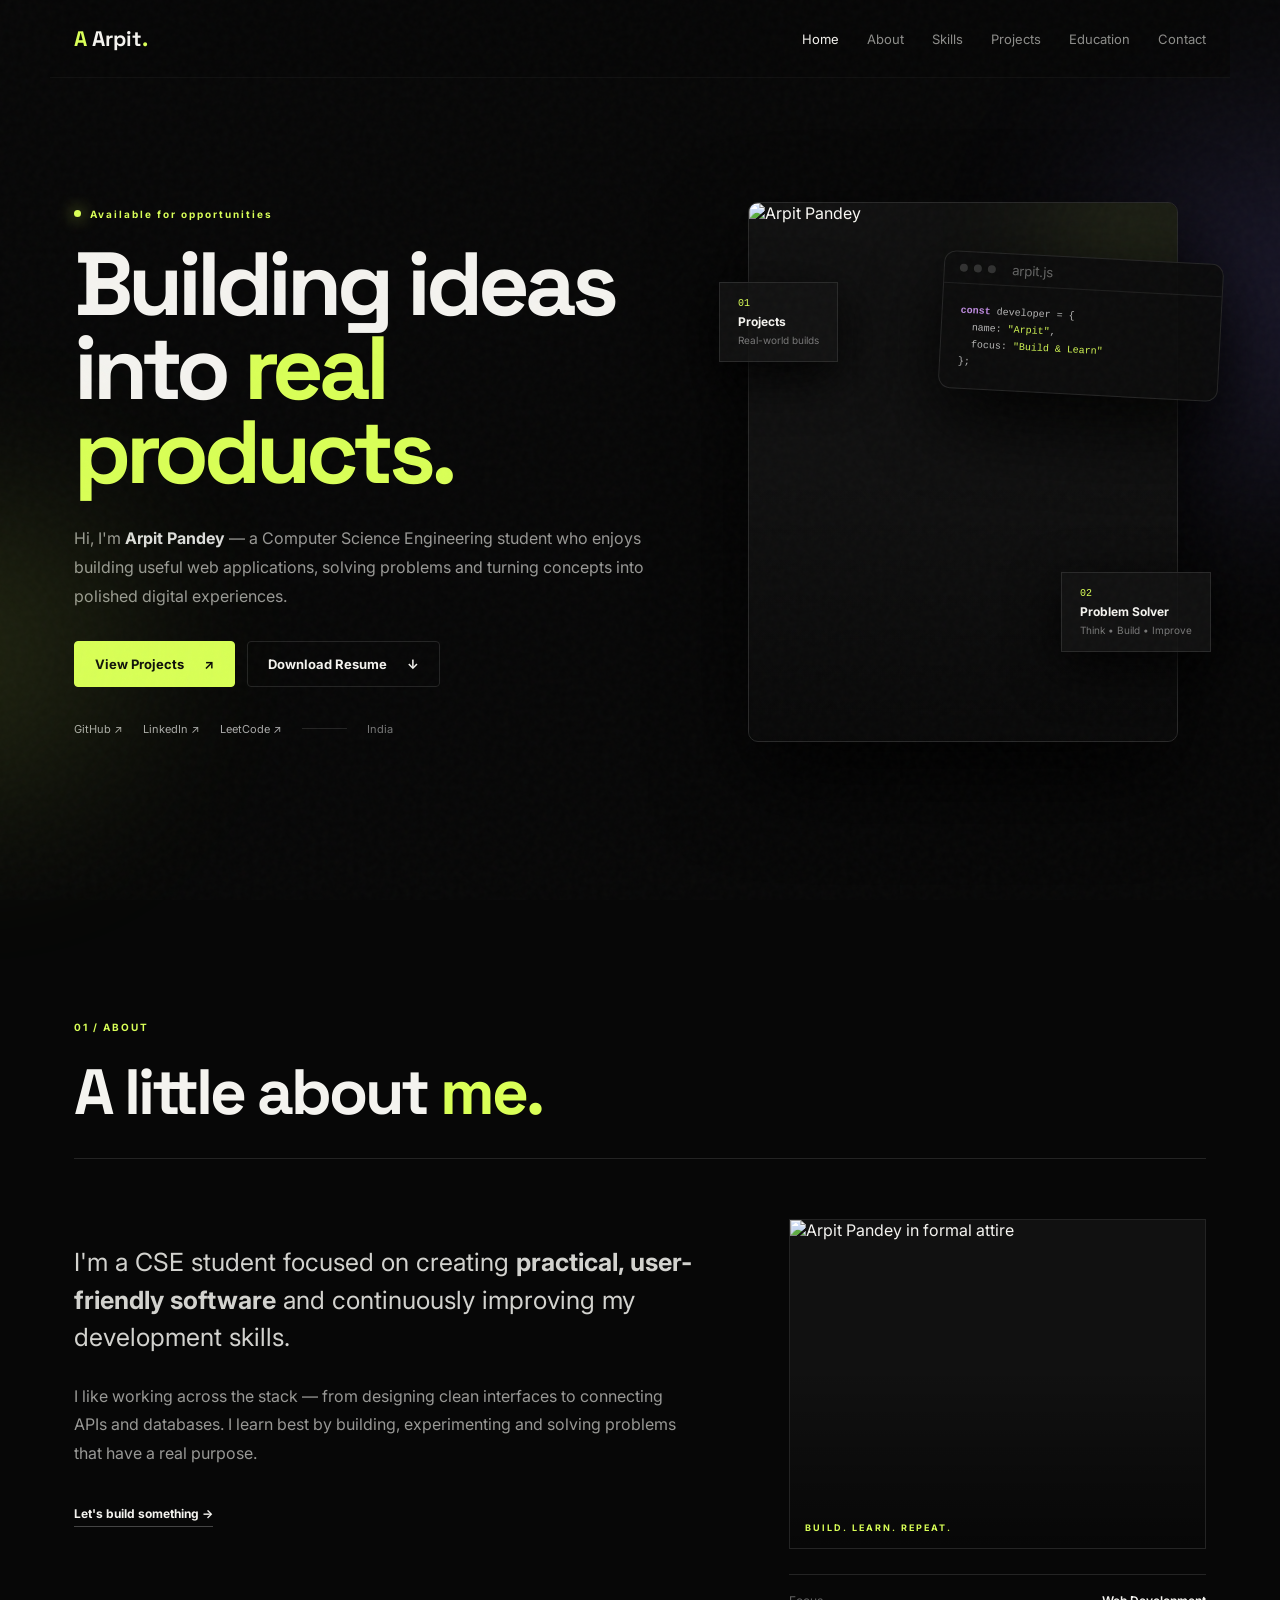
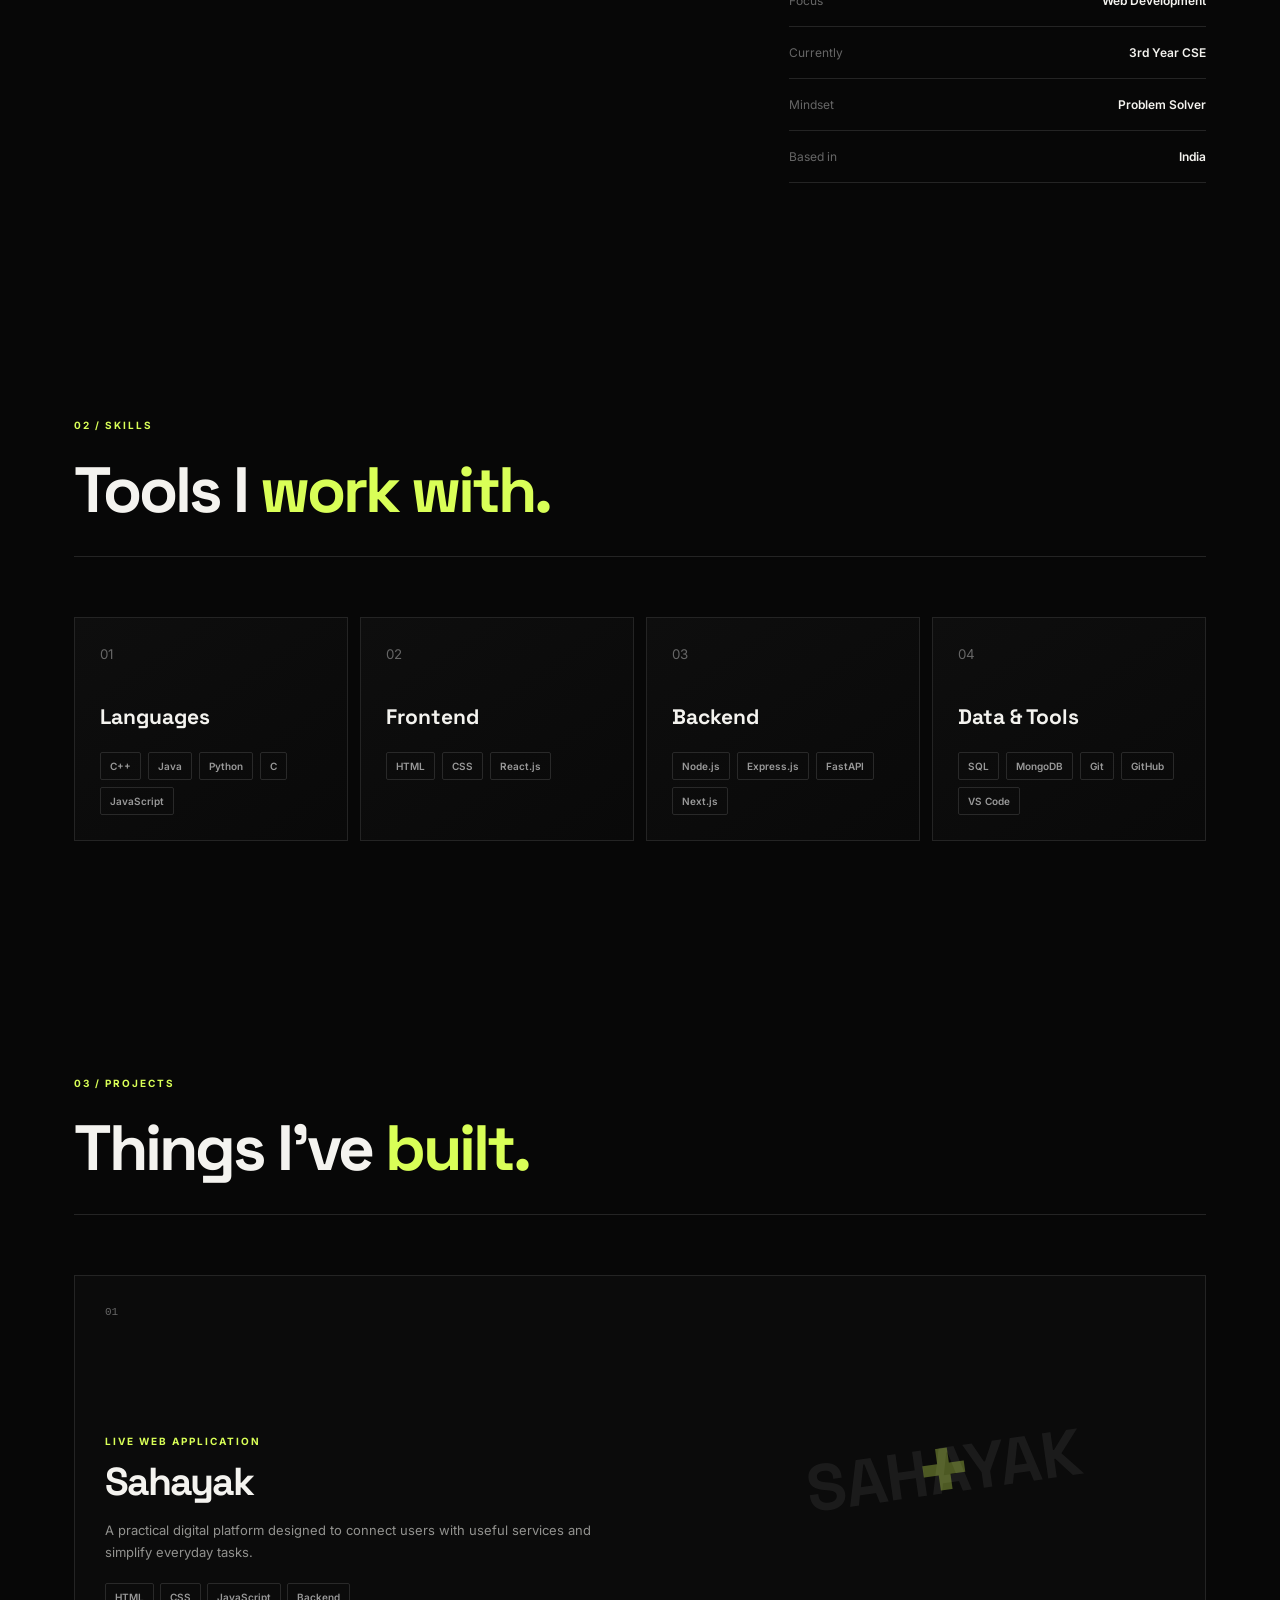
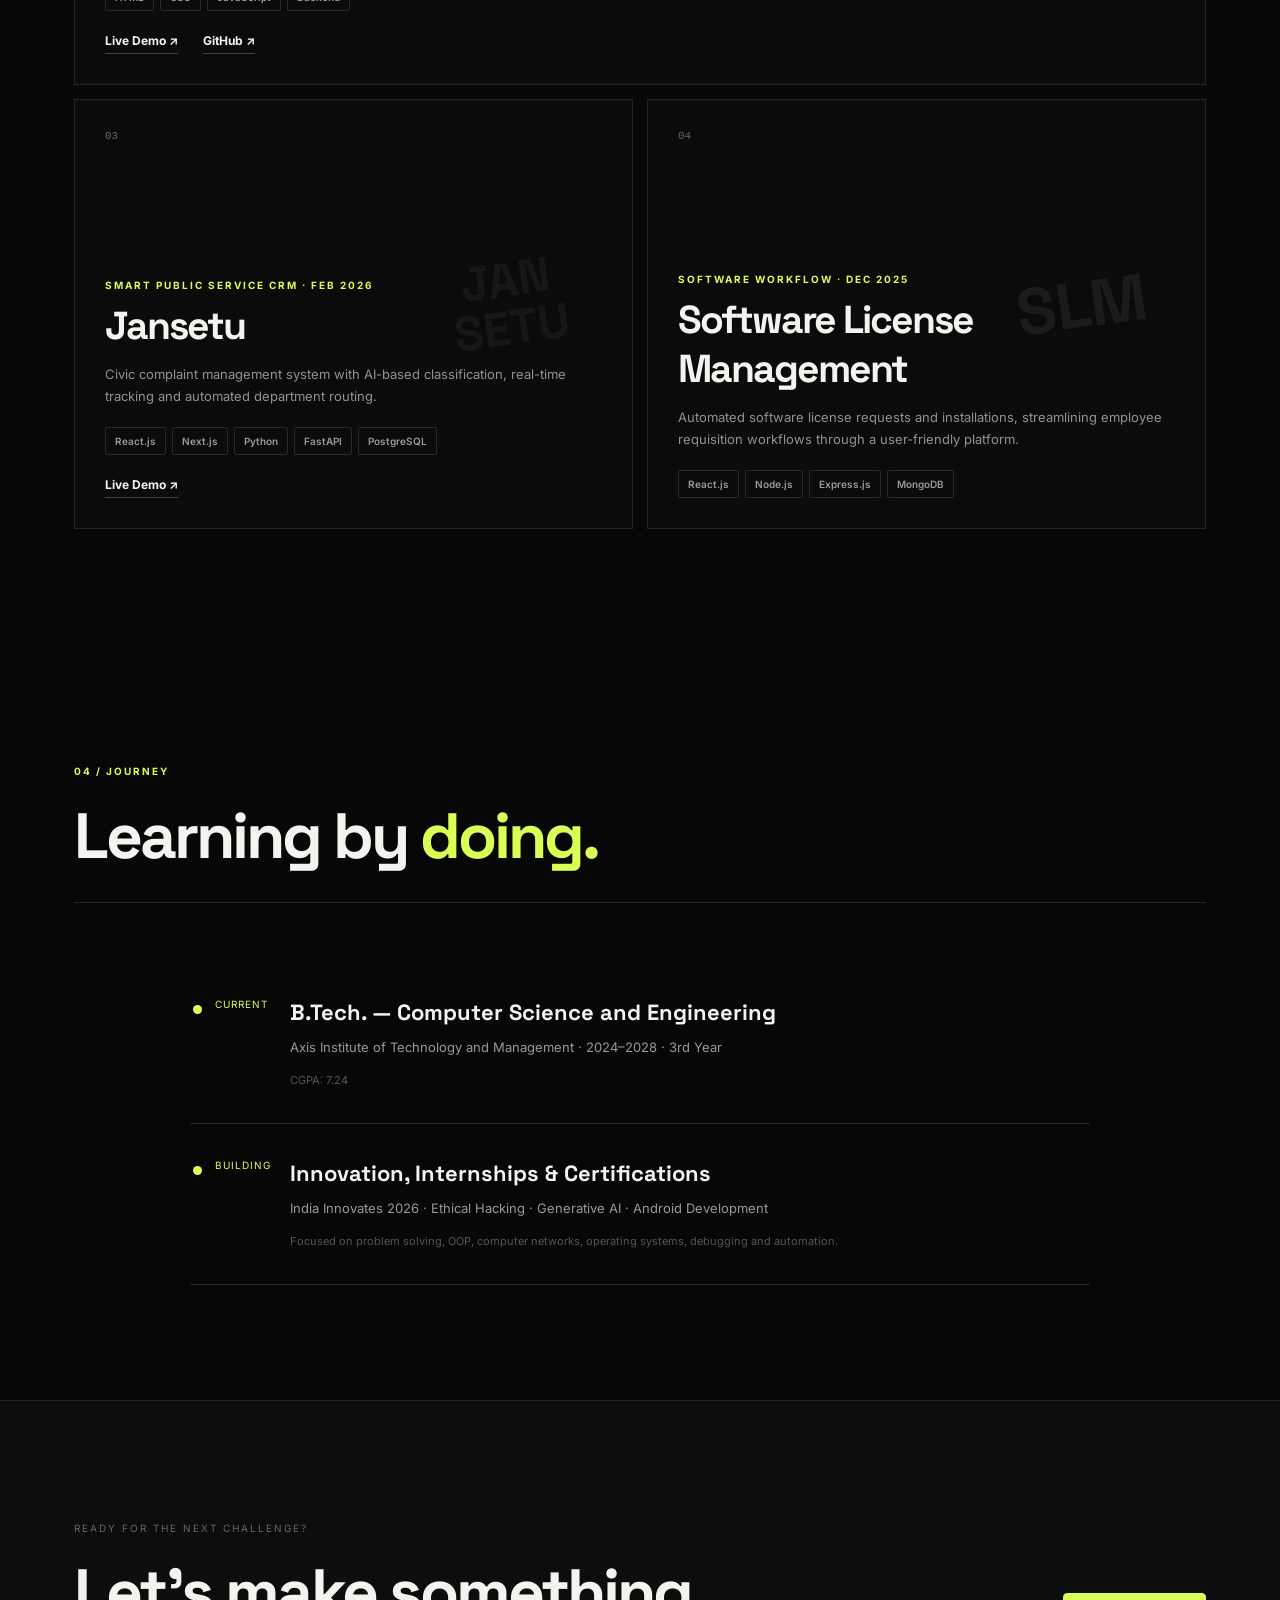
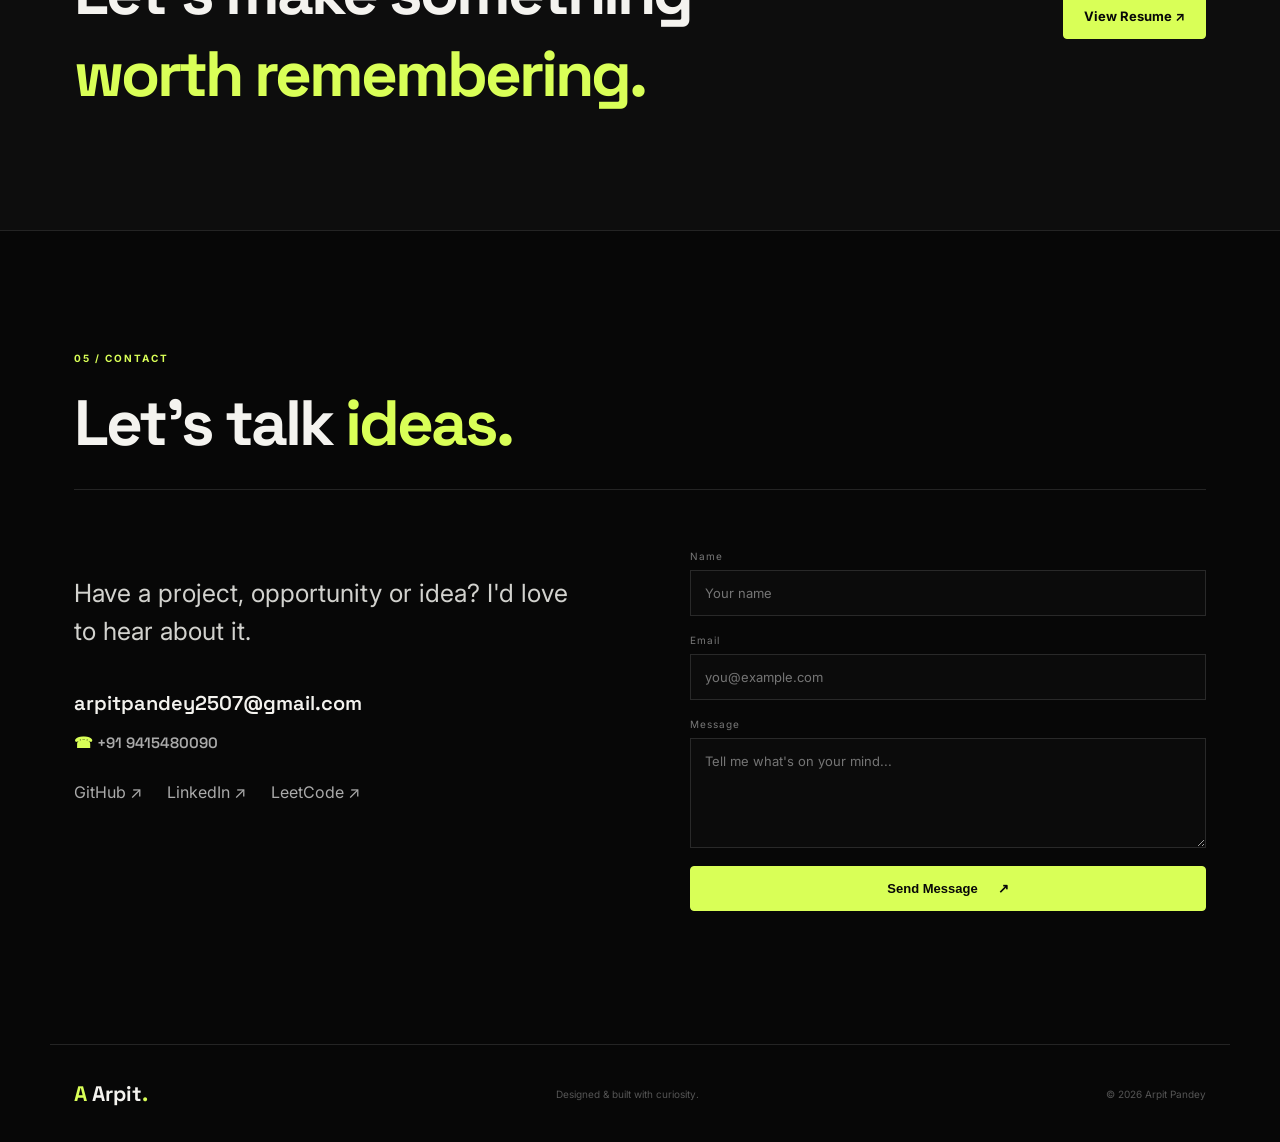
==== index.html @ d33e597f "Add files via upload" ====
<!DOCTYPE html>
<html lang="en">
<head>
  <meta charset="UTF-8" />
  <meta name="viewport" content="width=device-width, initial-scale=1.0" />
  <meta name="description" content="Arpit Pandey — Computer Science Engineering student and aspiring Full Stack Developer." />
  <title>Arpit Pandey | Developer Portfolio</title>
  <link rel="icon" href="assets/favicon.svg" type="image/svg+xml" />
  <link rel="preconnect" href="https://fonts.googleapis.com">
  <link rel="preconnect" href="https://fonts.gstatic.com" crossorigin>
  <link href="https://fonts.googleapis.com/css2?family=Inter:wght@400;500;600;700;800&family=Space+Grotesk:wght@500;600;700&display=swap" rel="stylesheet">
  <link rel="stylesheet" href="style.css" />
</head>
<body>
  <div class="noise"></div>
  <div class="orb orb-1"></div>
  <div class="orb orb-2"></div>

  <header class="navbar">
    <a class="brand" href="#home"><span>A</span> Arpit<span>.</span></a>
    <button class="menu-btn" aria-label="Open menu"><span></span><span></span><span></span></button>
    <nav class="nav-links">
      <a class="active" href="#home">Home</a>
      <a href="#about">About</a>
      <a href="#skills">Skills</a>
      <a href="#projects">Projects</a>
      <a href="#education">Education</a>
      <a href="#contact">Contact</a>
    </nav>
  </header>

  <main>
    <section id="home" class="hero section">
      <div class="hero-copy reveal">
        <div class="eyebrow"><i></i> Available for opportunities</div>
        <h1>Building ideas into <em>real products.</em></h1>
        <p class="hero-text">Hi, I'm <strong>Arpit Pandey</strong> — a Computer Science Engineering student who enjoys building useful web applications, solving problems and turning concepts into polished digital experiences.</p>
        <div class="hero-actions">
          <a class="btn primary" href="#projects">View Projects <span>↗</span></a>
          <a class="btn ghost" href="assets/Arpit_Pandey_Resume.pdf" target="_blank">Download Resume <span>↓</span></a>
        </div>
        <div class="social-row">
          <a href="https://github.com/arpitpandey2507-cmyk" target="_blank" rel="noreferrer">GitHub ↗</a>
          <a href="https://www.linkedin.com/in/arpit-pandey-056ba332a/" target="_blank" rel="noreferrer">LinkedIn ↗</a>
          <a href="https://leetcode.com/u/arpit1218/" target="_blank" rel="noreferrer">LeetCode ↗</a>
          <span class="line"></span><span>India</span>
        </div>
      </div>

      <div class="hero-visual reveal">
        <div class="portrait-wrap">
          <img src="assets/profile.png" alt="Arpit Pandey" class="profile-photo">
          <div class="portrait-glow"></div>
        </div>
        <div class="code-card mini-code">
          <div class="code-top"><span></span><span></span><span></span><small>arpit.js</small></div>
          <pre><code><b>const</b> developer = {
  name: <mark>"Arpit"</mark>,
  focus: <mark>"Build & Learn"</mark>
};</code></pre>
        </div>
        <div class="floating-card fc-1"><span>01</span><b>Projects</b><small>Real-world builds</small></div>
        <div class="floating-card fc-2"><span>02</span><b>Problem Solver</b><small>Think • Build • Improve</small></div>
      </div>
    </section>

    <section id="about" class="section">
      <div class="section-head reveal"><span>01 / ABOUT</span><h2>A little about <em>me.</em></h2></div>
      <div class="about-grid">
        <div class="about-intro reveal">
          <p class="large">I'm a CSE student focused on creating <strong>practical, user-friendly software</strong> and continuously improving my development skills.</p>
          <p>I like working across the stack — from designing clean interfaces to connecting APIs and databases. I learn best by building, experimenting and solving problems that have a real purpose.</p>
          <a class="text-link" href="#contact">Let's build something →</a>
        </div>
        <div class="about-side reveal">
          <div class="about-photo">
            <img src="assets/formal.png" alt="Arpit Pandey in formal attire">
            <span>BUILD. LEARN. REPEAT.</span>
          </div>
          <div class="facts">
            <div><span>Focus</span><b>Web Development</b></div>
            <div><span>Currently</span><b>3rd Year CSE</b></div>
            <div><span>Mindset</span><b>Problem Solver</b></div>
            <div><span>Based in</span><b>India</b></div>
          </div>
        </div>
      </div>
    </section>

    <section id="skills" class="section">
      <div class="section-head reveal"><span>02 / SKILLS</span><h2>Tools I <em>work with.</em></h2></div>
      <div class="skill-grid reveal">
        <div class="skill-card"><small>01</small><h3>Languages</h3><div class="chips"><b>C++</b><b>Java</b><b>Python</b><b>C</b><b>JavaScript</b></div></div>
        <div class="skill-card"><small>02</small><h3>Frontend</h3><div class="chips"><b>HTML</b><b>CSS</b><b>React.js</b></div></div>
        <div class="skill-card"><small>03</small><h3>Backend</h3><div class="chips"><b>Node.js</b><b>Express.js</b><b>FastAPI</b><b>Next.js</b></div></div>
        <div class="skill-card"><small>04</small><h3>Data & Tools</h3><div class="chips"><b>SQL</b><b>MongoDB</b><b>Git</b><b>GitHub</b><b>VS Code</b></div></div>
      </div>
    </section>

    <section id="projects" class="section">
      <div class="section-head reveal"><span>03 / PROJECTS</span><h2>Things I've <em>built.</em></h2></div>
      <div class="project-grid">
        <article class="project-card featured reveal">
          <div class="project-number">01</div>
          <div class="project-info">
            <p class="tag">LIVE WEB APPLICATION</p>
            <h3>Sahayak</h3>
            <p>A practical digital platform designed to connect users with useful services and simplify everyday tasks.</p>
            <div class="project-tech"><span>HTML</span><span>CSS</span><span>JavaScript</span><span>Backend</span></div>
            <div class="project-links"><a href="https://sahayak-e0ia.onrender.com/" target="_blank" rel="noreferrer" class="text-link">Live Demo ↗</a><a href="#" class="text-link">GitHub ↗</a></div>
          </div>
          <div class="project-art art-one"><span>SAHAYAK</span><i>+</i></div>
        </article>
<article class="project-card reveal">
          <div class="project-number">03</div>
          <div class="project-info">
            <p class="tag">SMART PUBLIC SERVICE CRM · FEB 2026</p>
            <h3>Jansetu</h3>
            <p>Civic complaint management system with AI-based classification, real-time tracking and automated department routing.</p>
            <div class="project-tech"><span>React.js</span><span>Next.js</span><span>Python</span><span>FastAPI</span><span>PostgreSQL</span></div>
            
          </div>
          <div class="project-art art-two"><span>JAN<br>SETU</span></div>
        <div class="project-links"><a href="https://lok-sewa.vercel.app/" target="_blank" rel="noreferrer" class="text-link">Live Demo ↗</a></div></article>

        <article class="project-card reveal">
          <div class="project-number">04</div>
          <div class="project-info">
            <p class="tag">SOFTWARE WORKFLOW · DEC 2025</p>
            <h3>Software License Management</h3>
            <p>Automated software license requests and installations, streamlining employee requisition workflows through a user-friendly platform.</p>
            <div class="project-tech"><span>React.js</span><span>Node.js</span><span>Express.js</span><span>MongoDB</span></div>
            
          </div>
          <div class="project-art art-one"><span>SLM</span></div>
        </article>
</div>
    </section>

    <section id="education" class="section">
      <div class="section-head reveal"><span>04 / JOURNEY</span><h2>Learning by <em>doing.</em></h2></div>
      <div class="timeline reveal">
        <div class="timeline-item">
          <div class="dot"></div><div class="time">CURRENT</div>
          <div><h3>B.Tech. — Computer Science and Engineering</h3><p>Axis Institute of Technology and Management · 2024–2028 · 3rd Year</p><small>CGPA: 7.24</small></div>
        </div>
        <div class="timeline-item">
          <div class="dot"></div><div class="time">BUILDING</div>
          <div><h3>Innovation, Internships & Certifications</h3><p>India Innovates 2026 · Ethical Hacking · Generative AI · Android Development</p><small>Focused on problem solving, OOP, computer networks, operating systems, debugging and automation.</small></div>
        </div>
      </div>
    </section>

    <section class="cta section reveal">
      <div><span>READY FOR THE NEXT CHALLENGE?</span><h2>Let's make something<br><em>worth remembering.</em></h2></div>
      <a class="btn primary" href="assets/Arpit_Pandey_Resume.pdf" target="_blank">View Resume ↗</a>
    </section>

    <section id="contact" class="section contact-section">
      <div class="section-head reveal"><span>05 / CONTACT</span><h2>Let's talk <em>ideas.</em></h2></div>
      <div class="contact-grid">
        <div class="contact-copy reveal">
          <p class="large">Have a project, opportunity or idea? I'd love to hear about it.</p>
          <a class="email" href="mailto:arpitpandey2507@gmail.com">arpitpandey2507@gmail.com</a><div class="phone">+91 9415480090</div>
          <div class="contact-socials"><a href="https://github.com/arpitpandey2507-cmyk" target="_blank" rel="noreferrer">GitHub ↗</a><a href="https://www.linkedin.com/in/arpit-pandey-056ba332a/" target="_blank" rel="noreferrer">LinkedIn ↗</a><a href="https://leetcode.com/u/arpit1218/" target="_blank" rel="noreferrer">LeetCode ↗</a></div>
        </div>
        <form class="contact-form reveal" id="contactForm">
          <label>Name<input required type="text" placeholder="Your name"></label>
          <label>Email<input required type="email" placeholder="you@example.com"></label>
          <label>Message<textarea required rows="5" placeholder="Tell me what's on your mind..."></textarea></label>
          <button class="btn primary" type="submit">Send Message <span>↗</span></button>
          <p class="form-status" aria-live="polite"></p>
        </form>
      </div>
    </section>
  </main>

  <footer><a class="brand" href="#home"><span>A</span> Arpit<span>.</span></a><p>Designed & built with curiosity.</p><p>© <span id="year"></span> Arpit Pandey</p></footer>

  <script src="script.js"></script>
</body>
</html>
---- style.css ----
:root{--bg:#070707;--panel:#0e0e0e;--text:#f4f3ef;--muted:#989895;--line:#242424;--accent:#d9ff57;--accent2:#8e7dff;--max:1180px}
*{box-sizing:border-box}html{scroll-behavior:smooth}body{margin:0;background:var(--bg);color:var(--text);font-family:Inter,system-ui,sans-serif;overflow-x:hidden}.noise{position:fixed;inset:0;opacity:.035;pointer-events:none;z-index:20;background-image:url("data:image/svg+xml,%3Csvg viewBox='0 0 180 180' xmlns='http://www.w3.org/2000/svg'%3E%3Cfilter id='n'%3E%3CfeTurbulence type='fractalNoise' baseFrequency='.8' numOctaves='4' stitchTiles='stitch'/%3E%3C/filter%3E%3Crect width='100%25' height='100%25' filter='url(%23n)' opacity='.8'/%3E%3C/svg%3E")}.orb{position:fixed;border-radius:50%;filter:blur(100px);opacity:.14;pointer-events:none}.orb-1{width:360px;height:360px;background:var(--accent2);right:-180px;top:120px}.orb-2{width:300px;height:300px;background:var(--accent);left:-180px;bottom:100px}
.navbar{height:78px;display:flex;align-items:center;justify-content:space-between;max-width:var(--max);margin:auto;padding:0 24px;position:sticky;top:0;z-index:10;background:rgba(7,7,7,.76);backdrop-filter:blur(18px);border-bottom:1px solid rgba(255,255,255,.04)}.brand{font:700 21px "Space Grotesk";color:var(--text);text-decoration:none}.brand span{color:var(--accent)}.nav-links{display:flex;gap:28px}.nav-links a{color:#8d8d8a;text-decoration:none;font-size:13px;transition:.25s}.nav-links a:hover,.nav-links a.active{color:var(--text)}.menu-btn{display:none;background:none;border:0}.menu-btn span{display:block;width:25px;height:2px;background:white;margin:5px}
.section{max-width:var(--max);margin:auto;padding:115px 24px}.hero{min-height:calc(100vh - 78px);display:grid;grid-template-columns:1.1fr .9fr;align-items:center;gap:50px;padding-top:80px}.eyebrow,.section-head>span,.tag{font-size:10px;letter-spacing:2px;color:var(--accent);font-weight:700}.eyebrow{display:flex;align-items:center;gap:9px;margin-bottom:22px}.eyebrow i{width:7px;height:7px;border-radius:50%;background:var(--accent);box-shadow:0 0 16px var(--accent)}h1,h2,h3{font-family:"Space Grotesk",sans-serif;margin:0}h1{font-size:clamp(55px,7vw,96px);line-height:.94;letter-spacing:-5px;max-width:850px}em{font-style:normal;color:var(--accent)}.hero-text{font-size:16px;line-height:1.8;color:var(--muted);max-width:650px;margin:30px 0}.hero-text strong{color:#ddd}.hero-actions{display:flex;gap:12px;flex-wrap:wrap}.btn{display:inline-flex;align-items:center;justify-content:center;gap:20px;padding:14px 20px;border-radius:4px;text-decoration:none;font-weight:700;font-size:13px;border:1px solid var(--line);cursor:pointer}.btn.primary{background:var(--accent);color:#080808;border-color:var(--accent)}.btn.ghost{color:var(--text);background:transparent}.btn:hover{transform:translateY(-2px)}.social-row{display:flex;align-items:center;gap:20px;margin-top:35px;color:#777;font-size:11px}.social-row a,.contact-socials a{color:#aaa;text-decoration:none}.social-row a:hover,.contact-socials a:hover,.text-link:hover{color:var(--accent)}.line{width:45px;height:1px;background:var(--line)}
.hero-visual{position:relative;min-height:500px;display:flex;align-items:center;justify-content:center}.code-card{width:min(100%,510px);background:#0c0c0c;border:1px solid #272727;border-radius:12px;box-shadow:0 30px 80px #000;transform:rotate(2deg)}.code-top{height:42px;border-bottom:1px solid #202020;display:flex;align-items:center;padding:0 15px;gap:6px}.code-top span{width:8px;height:8px;border-radius:50%;background:#333}.code-top small{margin-left:10px;color:#666}.code-card pre{padding:30px;font:14px/2 "SFMono-Regular",Consolas,monospace;color:#bcbcbc;overflow:auto}.code-card code b{color:#c792ea}.code-card code i{color:#82aaff}.code-card mark{background:none;color:var(--accent)}.floating-card{position:absolute;background:rgba(18,18,18,.9);border:1px solid #292929;padding:15px 18px;display:flex;flex-direction:column;gap:5px;box-shadow:0 15px 50px #000}.floating-card span{font:10px monospace;color:var(--accent)}.floating-card b{font-size:12px}.floating-card small{font-size:10px;color:#777}.fc-1{left:0;top:80px}.fc-2{right:-5px;bottom:90px}
.section-head{border-bottom:1px solid var(--line);padding-bottom:25px;margin-bottom:60px}.section-head h2{font-size:clamp(40px,5vw,66px);letter-spacing:-3px;margin-top:16px}.about-grid{display:grid;grid-template-columns:1.2fr .8fr;gap:90px}.large{font-size:25px;line-height:1.5;color:#d2d2ce}.about-intro>p:not(.large),.contact-copy>p:not(.large){color:var(--muted);line-height:1.8;max-width:650px}.text-link{display:inline-block;color:var(--text);text-decoration:none;font-size:12px;font-weight:700;margin-top:22px;border-bottom:1px solid #444;padding-bottom:5px}.facts{border-top:1px solid var(--line)}.facts div{display:flex;justify-content:space-between;padding:18px 0;border-bottom:1px solid var(--line);font-size:12px}.facts span{color:#666}.facts b{font-weight:600}
.skill-grid{display:grid;grid-template-columns:repeat(4,1fr);gap:12px}.skill-card{border:1px solid var(--line);padding:25px;min-height:210px;background:linear-gradient(145deg,#0e0e0e,#090909)}.skill-card small{color:#666}.skill-card h3{font-size:21px;margin:40px 0 22px}.chips{display:flex;flex-wrap:wrap;gap:7px}.chips b,.project-tech span{font-size:10px;font-weight:600;color:#999;border:1px solid #292929;padding:7px 9px;border-radius:2px}
.project-grid{display:grid;grid-template-columns:1fr 1fr;gap:14px}.project-card{border:1px solid var(--line);background:#0b0b0b;min-height:430px;padding:30px;position:relative;overflow:hidden;display:flex;flex-direction:column}.project-card.featured{grid-column:1/-1;min-height:410px}.project-number{font:11px monospace;color:#666}.project-info{position:relative;z-index:2;margin-top:auto;max-width:510px}.project-info h3{font-size:39px;letter-spacing:-2px;margin:8px 0 10px}.project-info p:not(.tag){color:#92928f;font-size:13px;line-height:1.7;max-width:500px}.project-tech{display:flex;gap:6px;flex-wrap:wrap;margin-top:20px}.project-links{display:flex;gap:25px}.project-art{position:absolute;right:-10px;top:-10px;width:48%;height:100%;display:flex;align-items:center;justify-content:center;font:700 65px/1 "Space Grotesk";color:#202020;transform:rotate(-8deg);opacity:.8}.project-art i{position:absolute;font-style:normal;color:var(--accent);font-size:100px;opacity:.4}.art-two{font-size:48px;text-align:center;color:#1b1b1b}.add-project{justify-content:center}.add-project .project-info{margin:0}
.timeline{max-width:900px;margin:auto}.timeline-item{display:grid;grid-template-columns:80px 1fr;gap:20px;padding:35px 0;border-bottom:1px solid var(--line);position:relative}.timeline-item .dot{position:absolute;left:3px;top:42px;width:9px;height:9px;background:var(--accent);border-radius:50%}.time{font-size:10px;letter-spacing:1px;color:var(--accent);padding-left:25px}.timeline-item h3{font-size:22px}.timeline-item p{font-size:13px;color:#999}.timeline-item small{color:#555;font-size:11px}
.cta{max-width:none;background:#0d0d0d;border-top:1px solid var(--line);border-bottom:1px solid var(--line);display:flex;justify-content:space-between;align-items:center;gap:30px;padding-left:max(24px,calc((100vw - var(--max))/2 + 24px));padding-right:max(24px,calc((100vw - var(--max))/2 + 24px))}.cta>div>span{font-size:10px;letter-spacing:2px;color:#666}.cta h2{font-size:clamp(40px,5vw,65px);letter-spacing:-3px;margin-top:15px}
.contact-grid{display:grid;grid-template-columns:1fr 1fr;gap:100px}.email{font:600 20px "Space Grotesk";color:var(--text);text-decoration:none;display:inline-block;margin:15px 0}.contact-socials{display:flex;gap:25px;margin-top:30px}.contact-form{display:flex;flex-direction:column;gap:18px}.contact-form label{font-size:10px;letter-spacing:1px;color:#777}.contact-form input,.contact-form textarea{display:block;width:100%;margin-top:8px;background:#0b0b0b;border:1px solid #292929;color:white;padding:14px;font:13px Inter;outline:none;resize:vertical}.contact-form input:focus,.contact-form textarea:focus{border-color:#666}.form-status{font-size:11px;color:var(--accent);margin:0}
footer{max-width:var(--max);margin:auto;padding:35px 24px;display:flex;justify-content:space-between;align-items:center;border-top:1px solid var(--line);color:#555;font-size:10px}footer p{margin:0}
.reveal{opacity:0;transform:translateY(22px);transition:opacity .8s ease,transform .8s ease}.reveal.visible{opacity:1;transform:none}
@media(max-width:850px){.nav-links{position:fixed;top:78px;left:0;right:0;background:#080808;border-bottom:1px solid var(--line);padding:25px;display:none;flex-direction:column;gap:20px}.nav-links.open{display:flex}.menu-btn{display:block}.hero{grid-template-columns:1fr;padding-top:50px}.hero-visual{min-height:430px}.skill-grid{grid-template-columns:1fr 1fr}.about-grid,.contact-grid{grid-template-columns:1fr;gap:45px}.project-grid{grid-template-columns:1fr}.project-card.featured{grid-column:auto}.cta{align-items:flex-start;flex-direction:column}.floating-card{display:none}}
@media(max-width:560px){.section{padding:80px 18px}.navbar{padding:0 18px}h1{font-size:53px;letter-spacing:-3px}.hero-visual{min-height:330px}.code-card pre{font-size:10px;padding:20px}.skill-grid{grid-template-columns:1fr}.project-art{opacity:.35;width:100%}.project-info h3{font-size:32px}.timeline-item{grid-template-columns:1fr;gap:8px}.timeline-item .dot{display:none}.time{padding:0}.cta{padding-left:18px;padding-right:18px}footer{flex-wrap:wrap;gap:15px}.large{font-size:21px}}

.portrait-wrap{width:min(100%,430px);height:540px;position:relative;overflow:hidden;border:1px solid #292929;border-radius:10px;background:#101010;box-shadow:0 35px 90px #000}
.profile-photo{width:100%;height:100%;object-fit:cover;object-position:center 22%;display:block;filter:saturate(.92) contrast(1.04)}
.portrait-wrap:after{content:"";position:absolute;inset:0;background:linear-gradient(180deg,transparent 50%,rgba(0,0,0,.48));pointer-events:none}
.portrait-glow{position:absolute;width:130px;height:130px;background:var(--accent);filter:blur(80px);opacity:.18;right:-30px;top:-30px}
.mini-code{position:absolute;width:280px;right:-15px;top:55px;z-index:3;transform:rotate(3deg);opacity:.96}
.mini-code pre{font-size:10px;line-height:1.7;padding:18px;margin:0}
.mini-code .code-top{height:32px}
.about-side{display:flex;flex-direction:column;gap:25px}
.about-photo{height:330px;position:relative;overflow:hidden;border:1px solid var(--line);background:#111}
.about-photo img{width:100%;height:100%;object-fit:cover;object-position:center 22%;filter:saturate(.88)}
.about-photo:after{content:"";position:absolute;inset:0;background:linear-gradient(180deg,transparent 45%,rgba(0,0,0,.6))}
.about-photo span{position:absolute;bottom:15px;left:15px;z-index:2;font-size:9px;letter-spacing:2px;color:var(--accent);font-weight:700}
@media(max-width:850px){.portrait-wrap{height:440px}.mini-code{right:0;top:25px}.about-photo{height:390px}}
@media(max-width:560px){.portrait-wrap{height:390px}.mini-code{width:235px;right:-12px}.mini-code pre{font-size:8px}.about-photo{height:330px}}

.phone{font:600 15px "Space Grotesk";color:#aaa;margin-top:2px}.phone:before{content:"☎ ";color:var(--accent)}
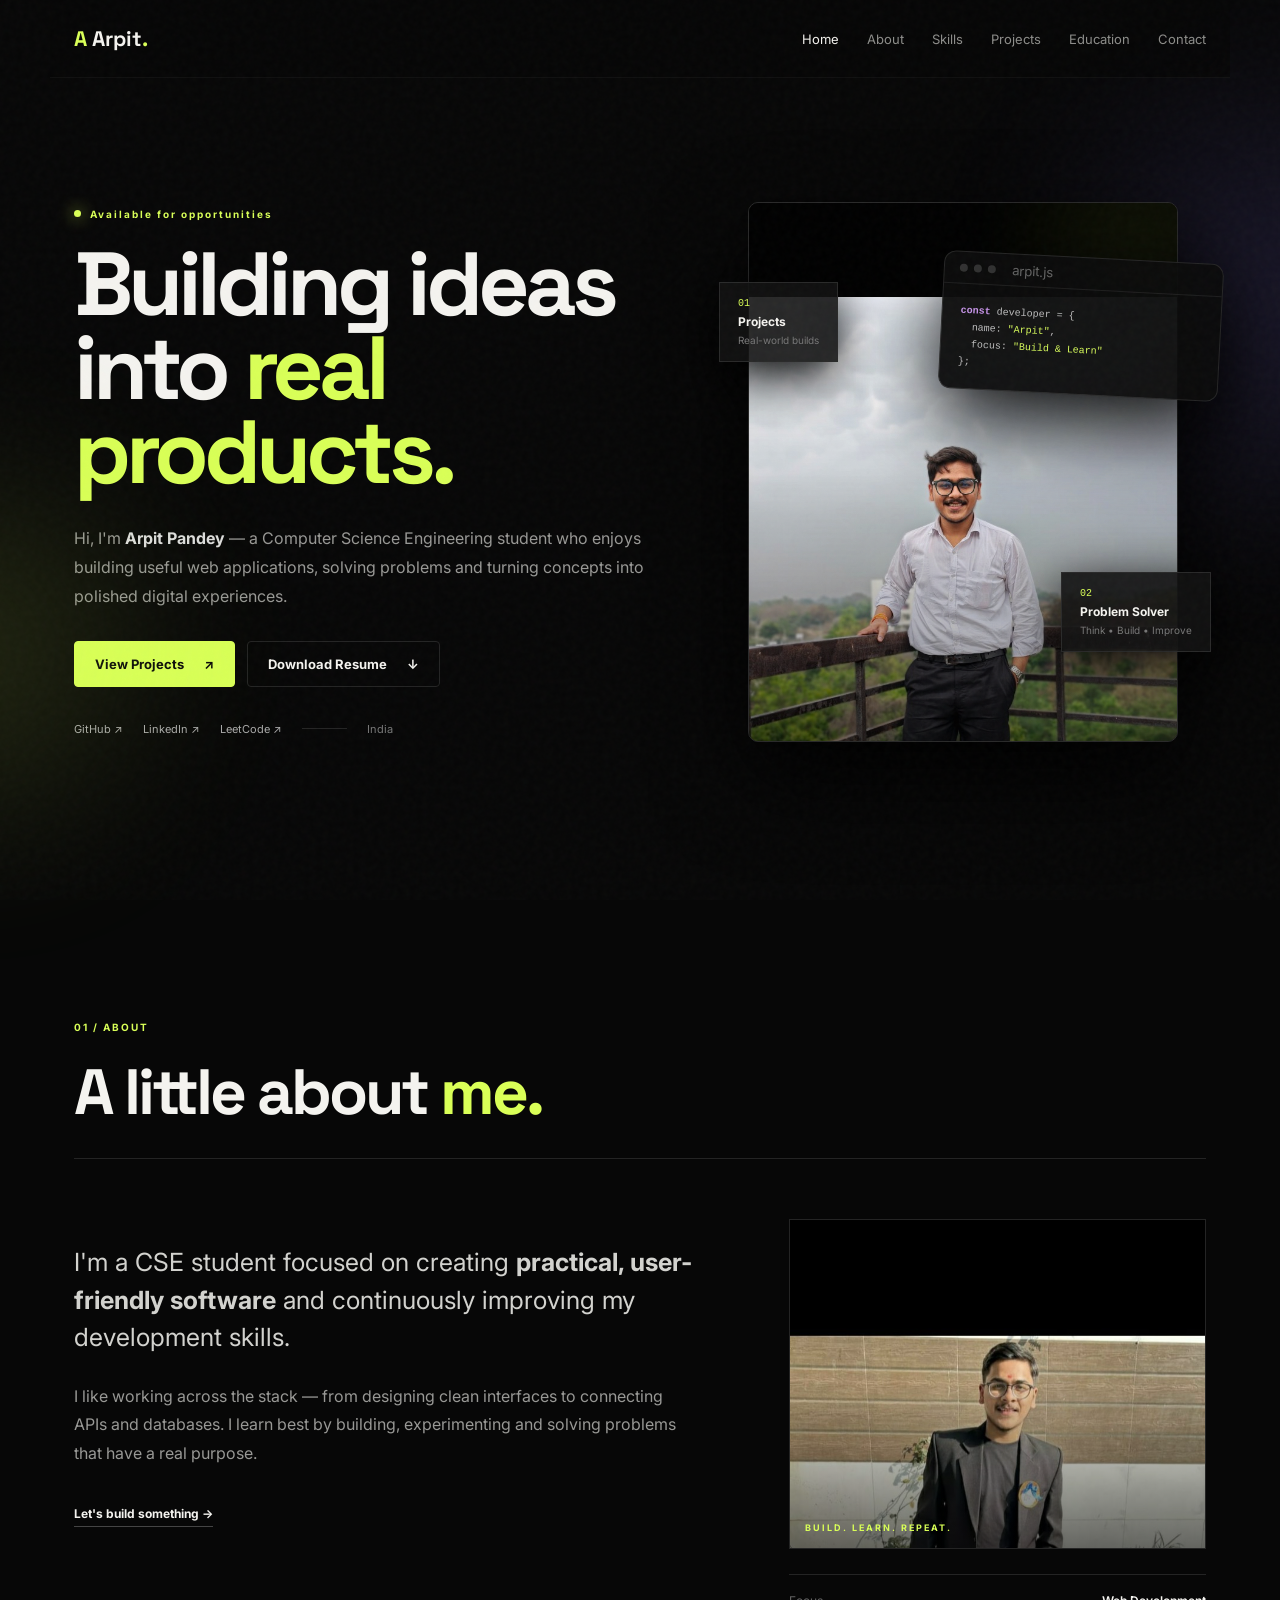
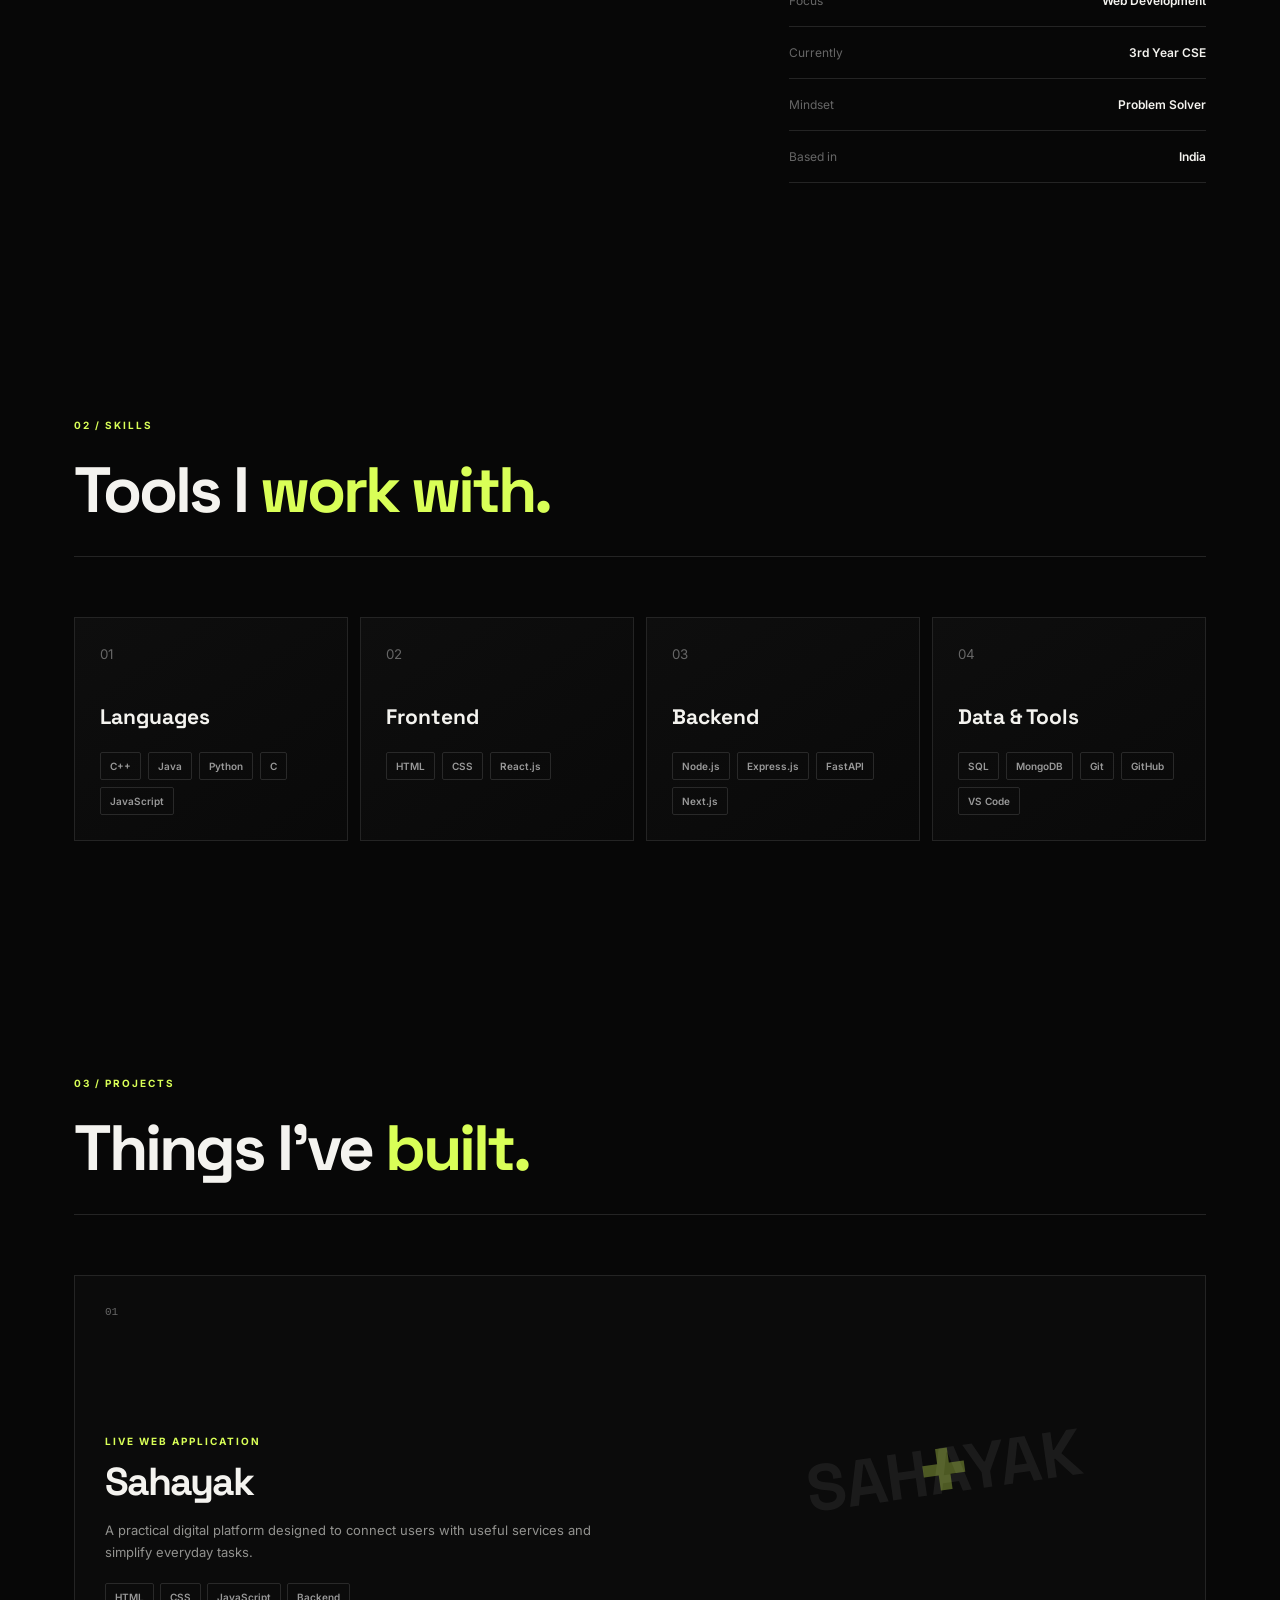
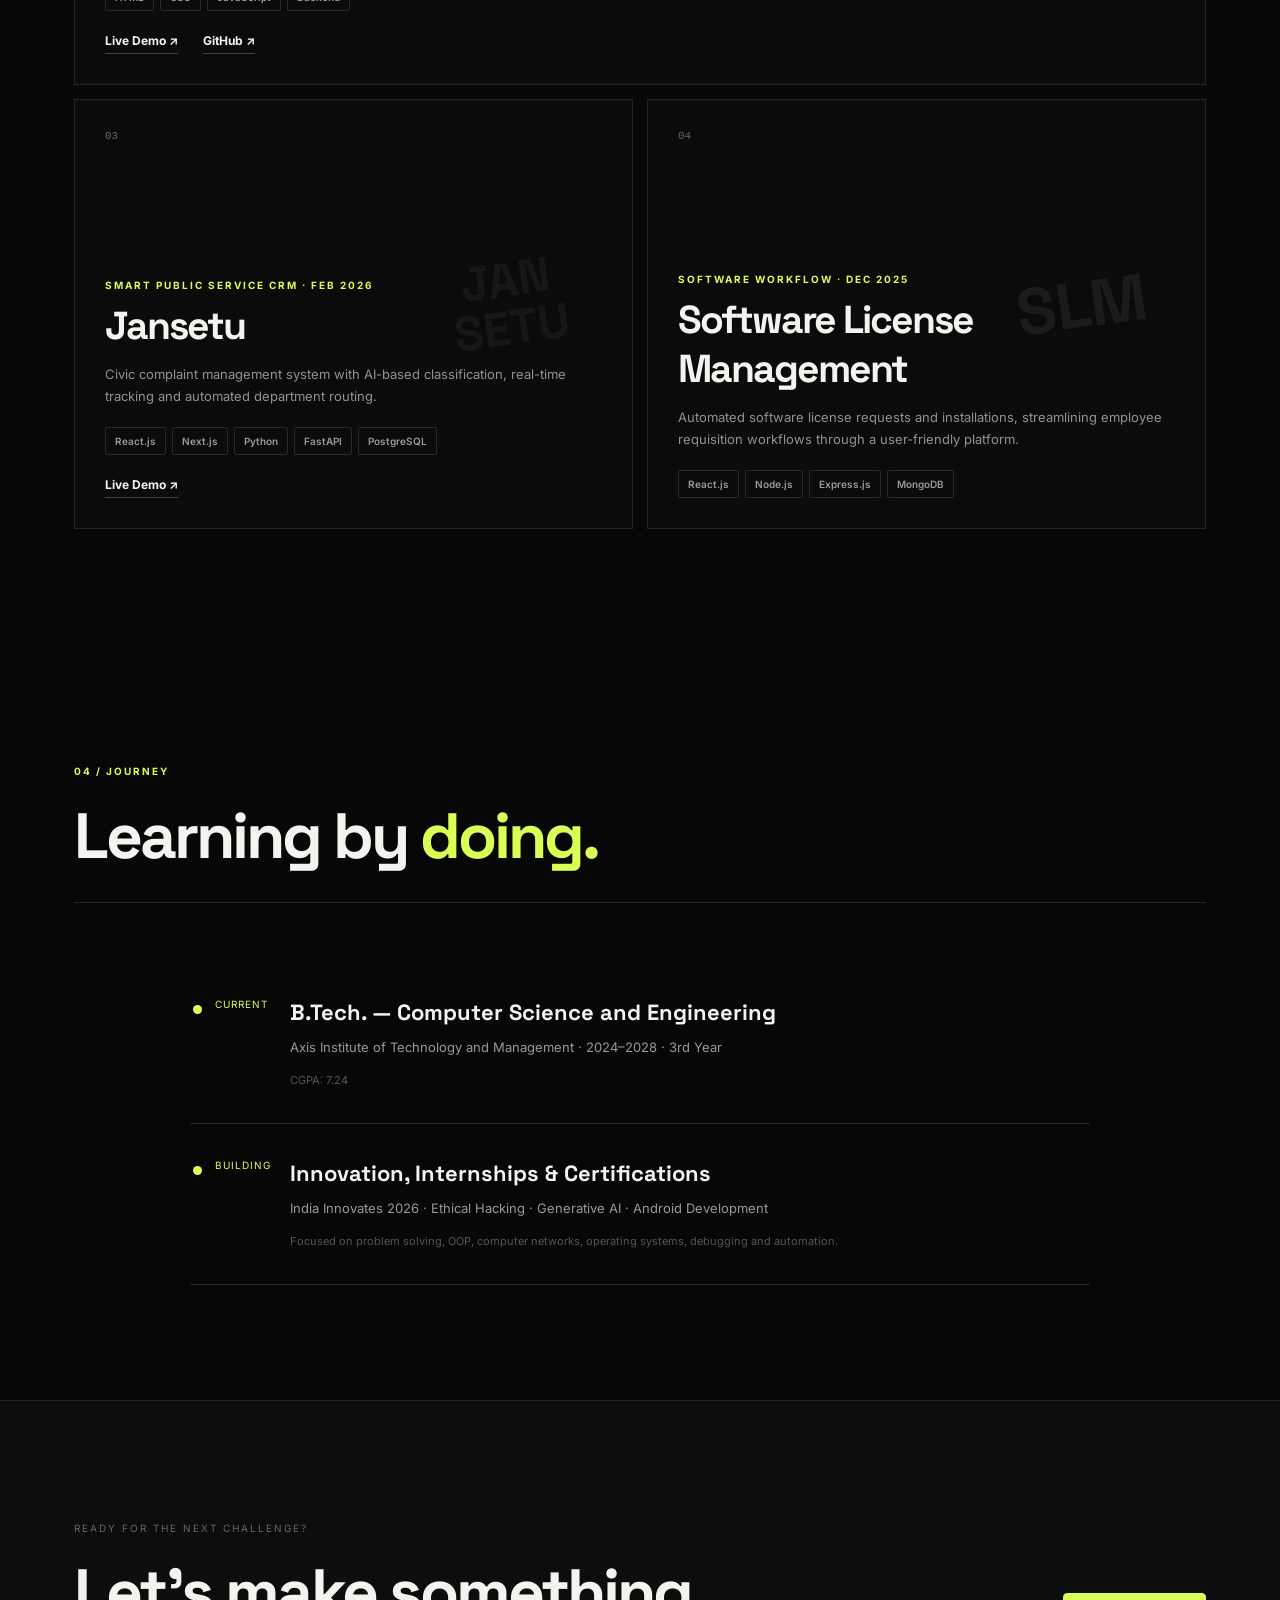
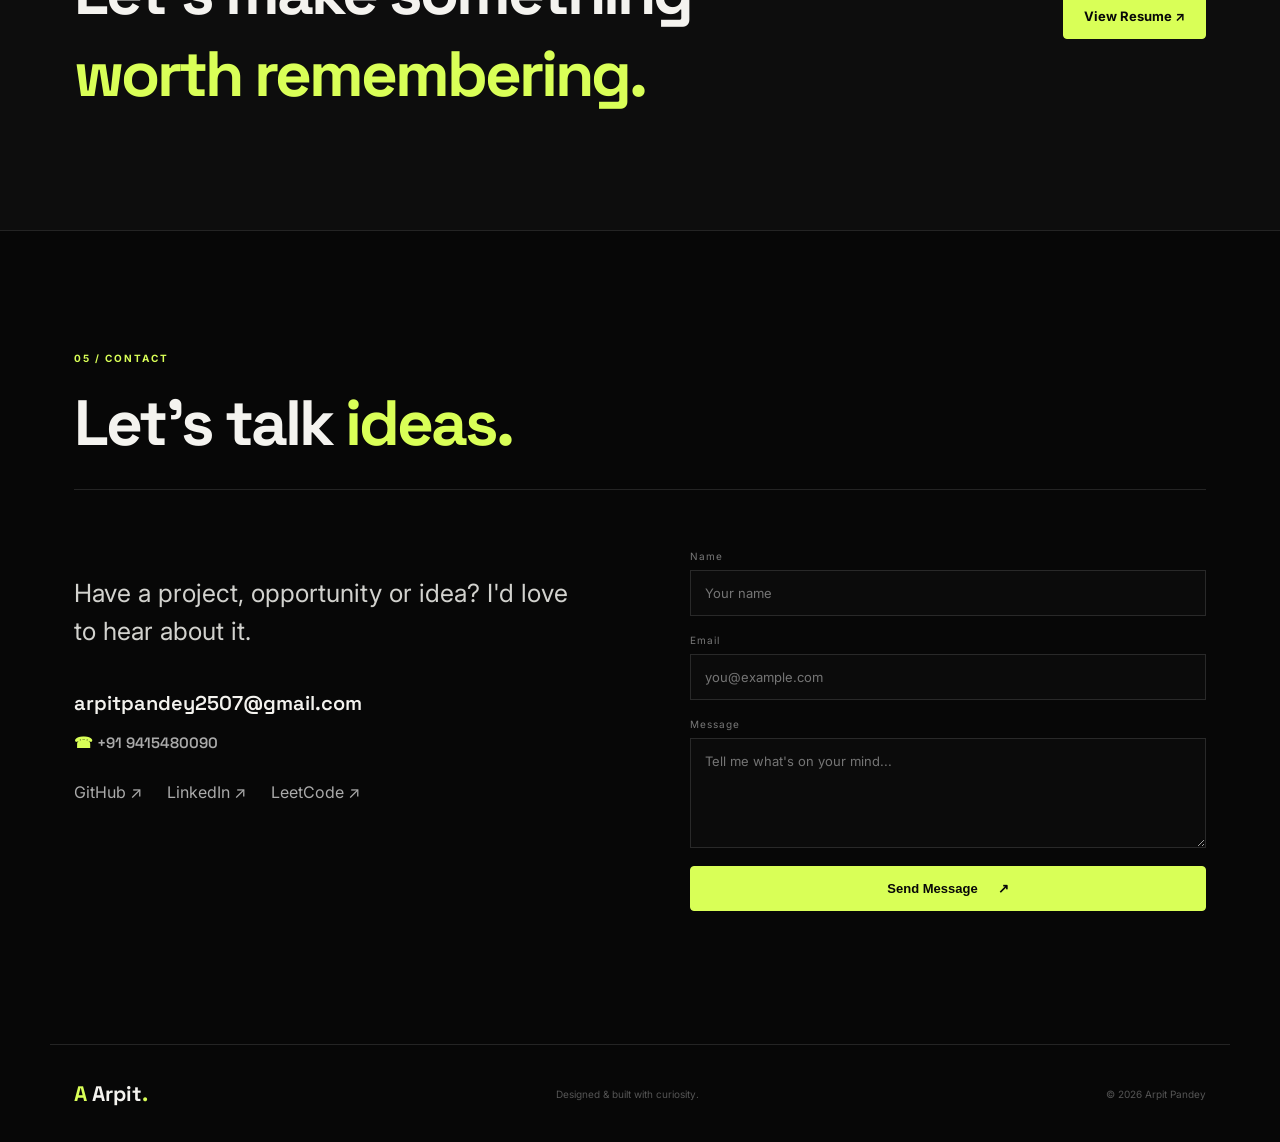
==== commit ce1a865a: "Update index.html" ====
--- a/index.html
+++ b/index.html
@@ -37,7 +37,7 @@
         <p class="hero-text">Hi, I'm <strong>Arpit Pandey</strong> — a Computer Science Engineering student who enjoys building useful web applications, solving problems and turning concepts into polished digital experiences.</p>
         <div class="hero-actions">
           <a class="btn primary" href="#projects">View Projects <span>↗</span></a>
-          <a class="btn ghost" href="assets/Arpit_Pandey_Resume.pdf" target="_blank">Download Resume <span>↓</span></a>
+          <a class="btn ghost" href="Arpit_Pandey_Resume.pdf" target="_blank">Download Resume <span>↓</span></a>
         </div>
         <div class="social-row">
           <a href="https://github.com/arpitpandey2507-cmyk" target="_blank" rel="noreferrer">GitHub ↗</a>
@@ -49,7 +49,7 @@
 
       <div class="hero-visual reveal">
         <div class="portrait-wrap">
-          <img src="assets/profile.png" alt="Arpit Pandey" class="profile-photo">
+          <img src="profile.png" alt="Arpit Pandey" class="profile-photo">
           <div class="portrait-glow"></div>
         </div>
         <div class="code-card mini-code">
@@ -74,7 +74,7 @@
         </div>
         <div class="about-side reveal">
           <div class="about-photo">
-            <img src="assets/formal.png" alt="Arpit Pandey in formal attire">
+            <img src="formal.png" alt="Arpit Pandey in formal attire">
             <span>BUILD. LEARN. REPEAT.</span>
           </div>
           <div class="facts">
@@ -153,7 +153,7 @@
 
     <section class="cta section reveal">
       <div><span>READY FOR THE NEXT CHALLENGE?</span><h2>Let's make something<br><em>worth remembering.</em></h2></div>
-      <a class="btn primary" href="assets/Arpit_Pandey_Resume.pdf" target="_blank">View Resume ↗</a>
+      <a class="btn primary" href="Arpit_Pandey_Resume.pdf" target="_blank">View Resume ↗</a>
     </section>
 
     <section id="contact" class="section contact-section">
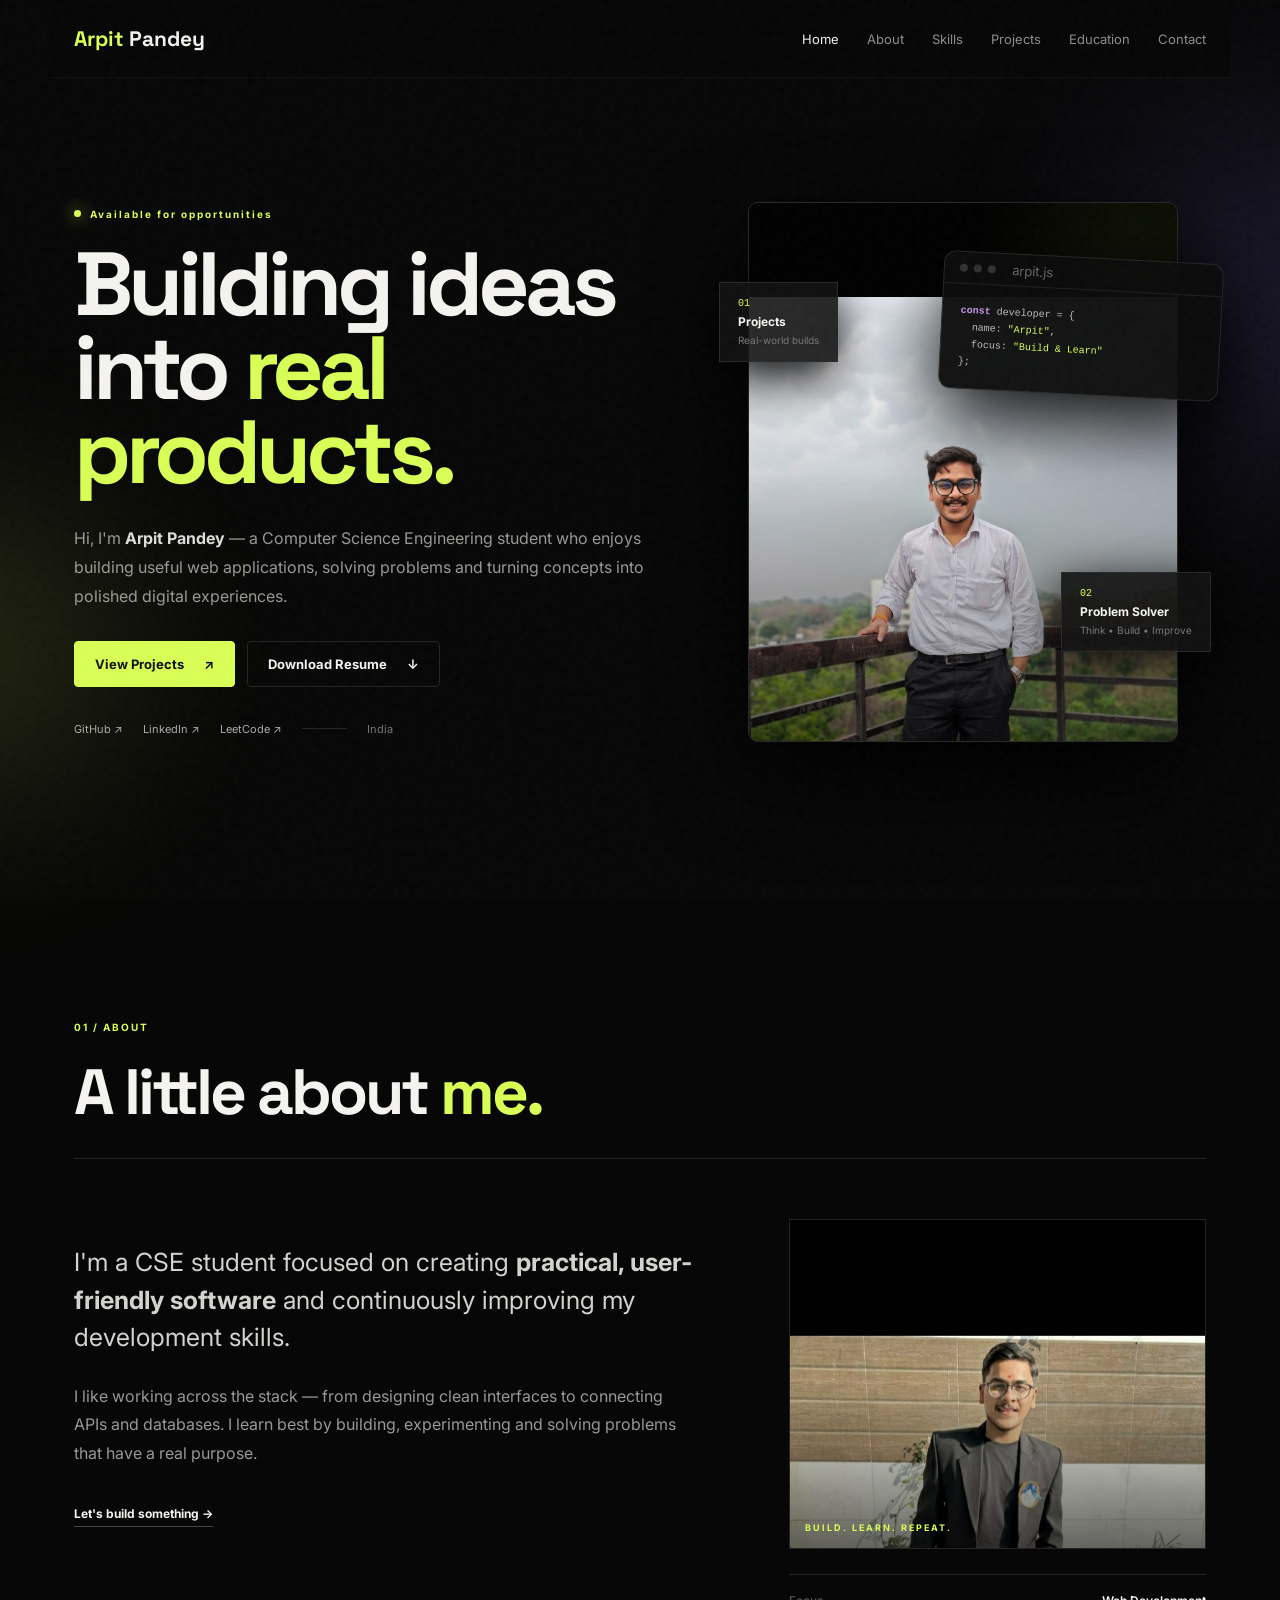
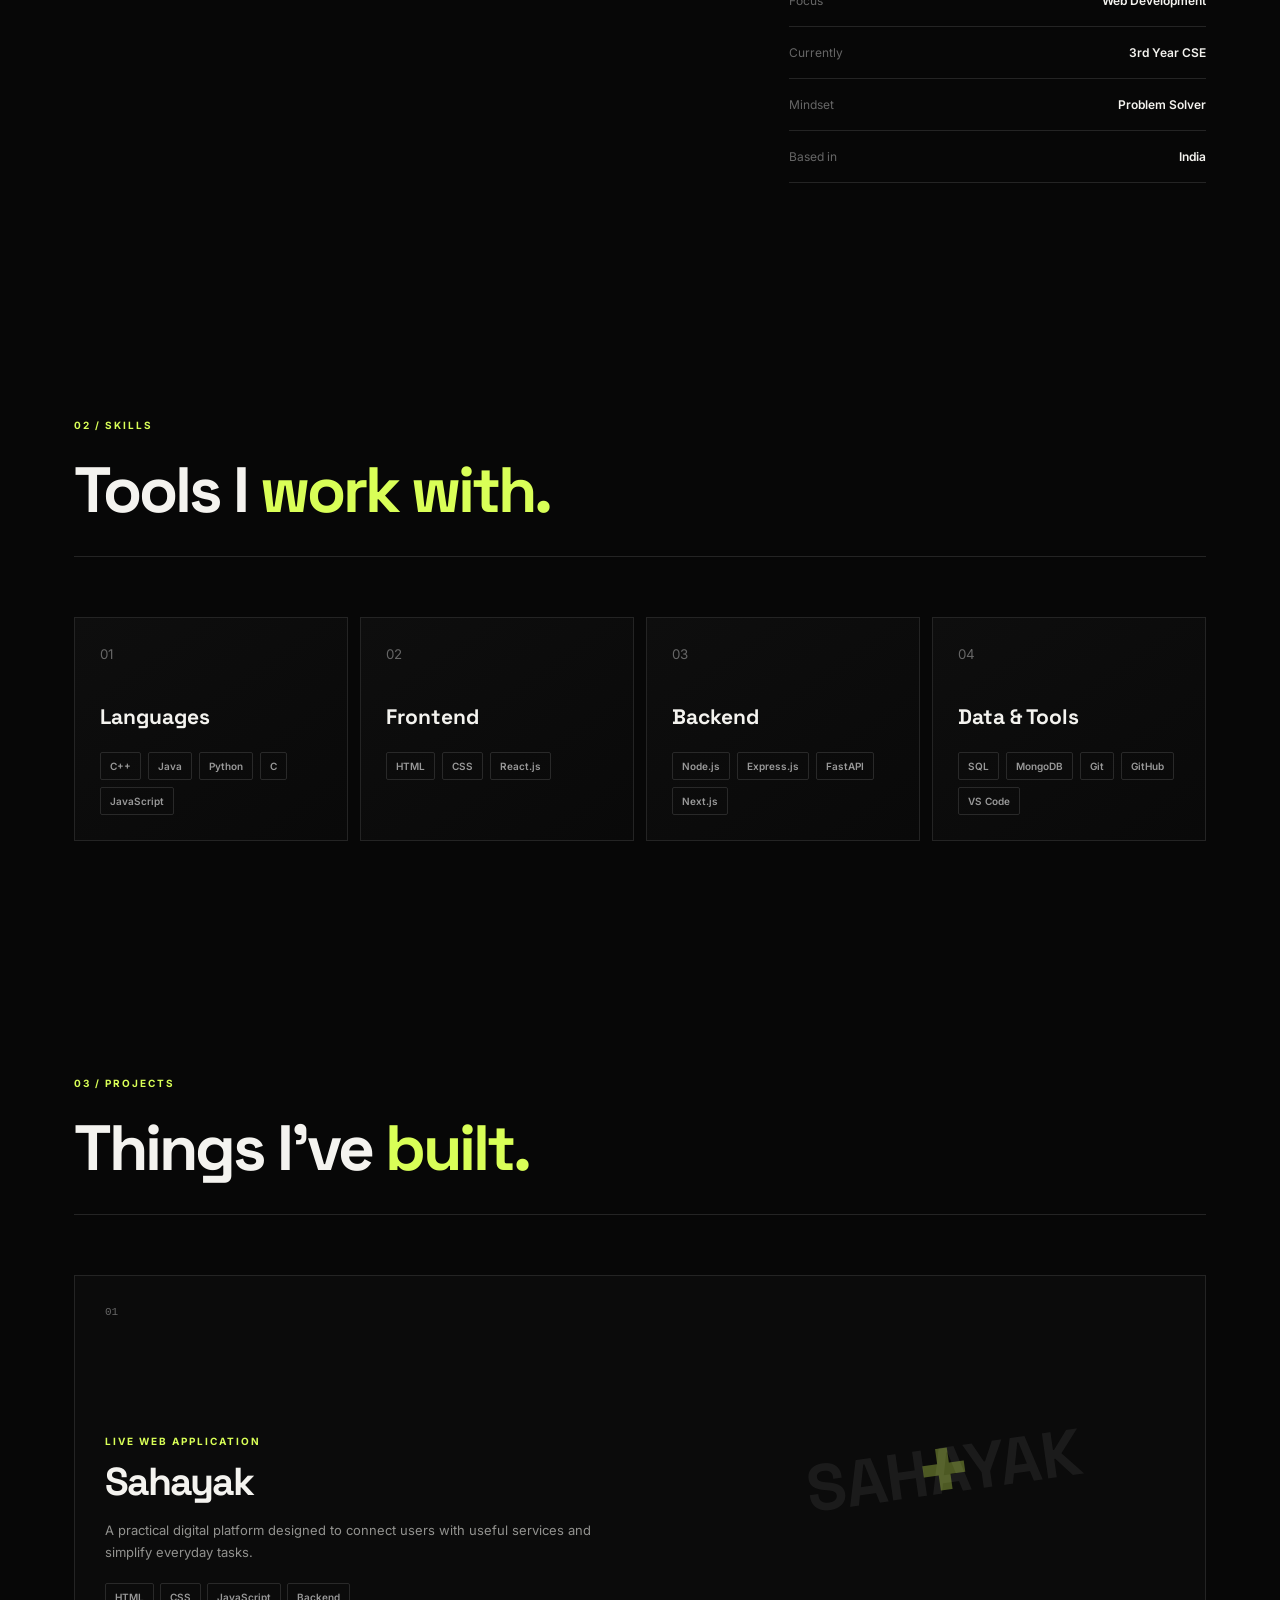
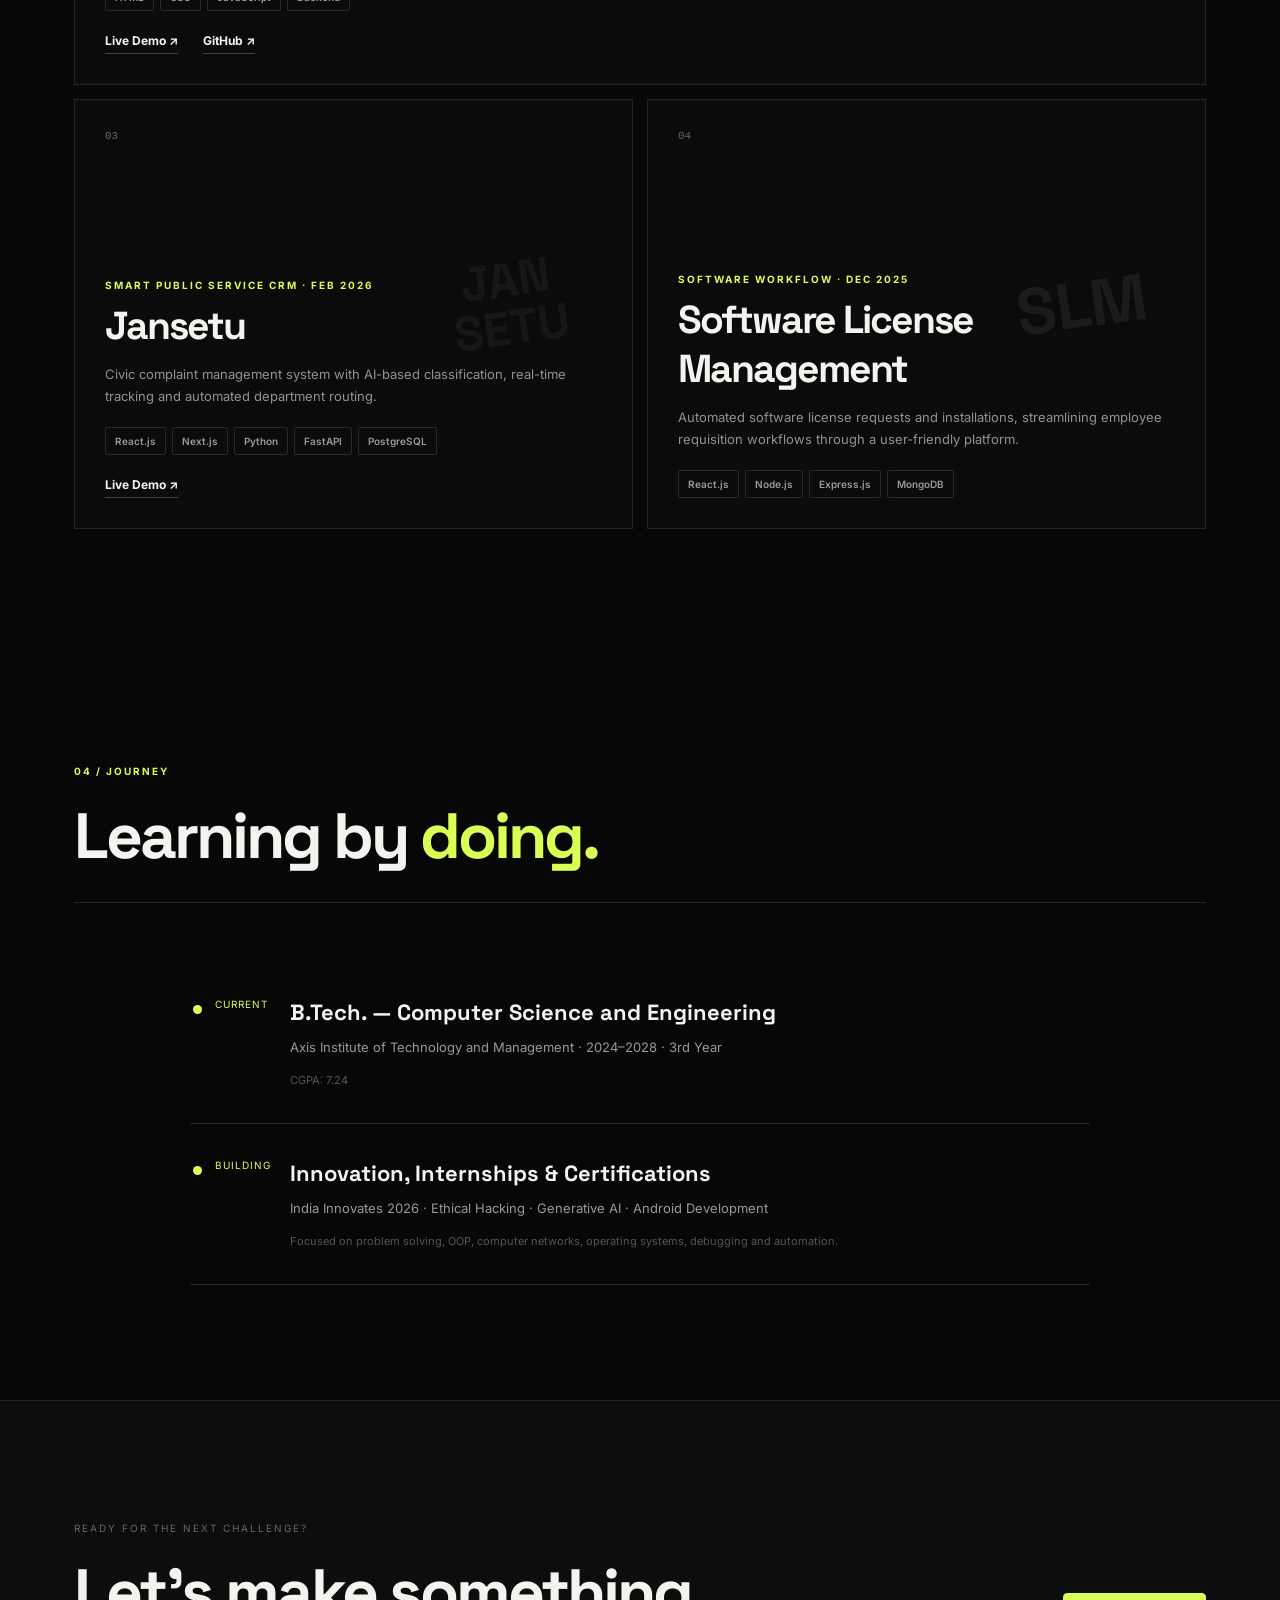
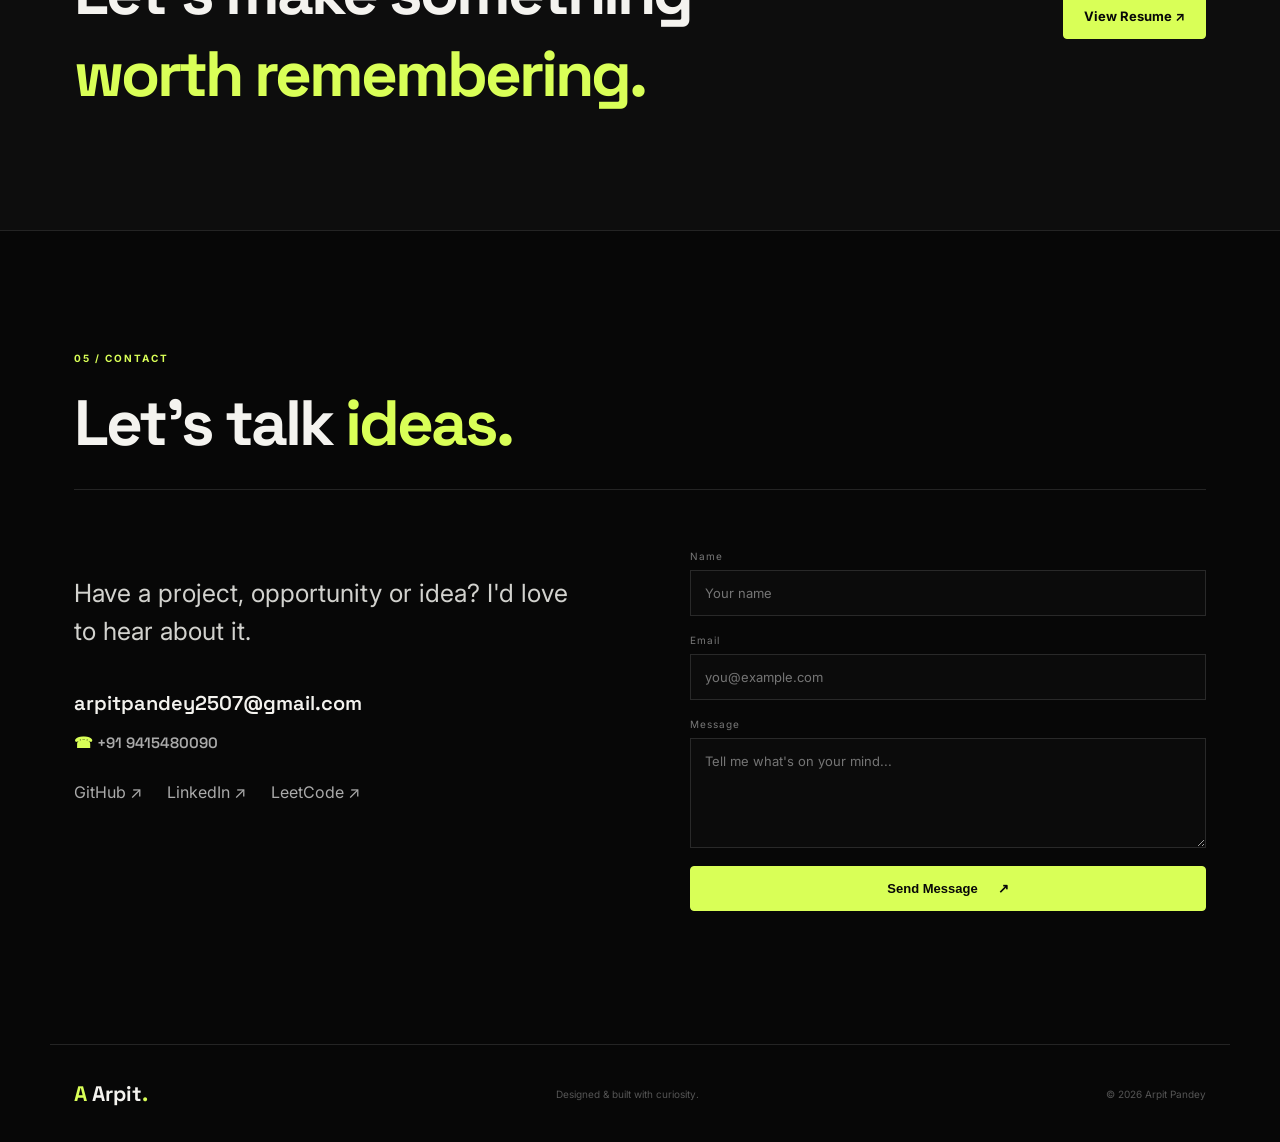
==== commit 441389d7: "Update index.html" ====
--- a/index.html
+++ b/index.html
@@ -17,7 +17,7 @@
   <div class="orb orb-2"></div>
 
   <header class="navbar">
-    <a class="brand" href="#home"><span>A</span> Arpit<span>.</span></a>
+    <a class="brand" href="#home"><span>Arpit</span> Pandey</a>
     <button class="menu-btn" aria-label="Open menu"><span></span><span></span><span></span></button>
     <nav class="nav-links">
       <a class="active" href="#home">Home</a>
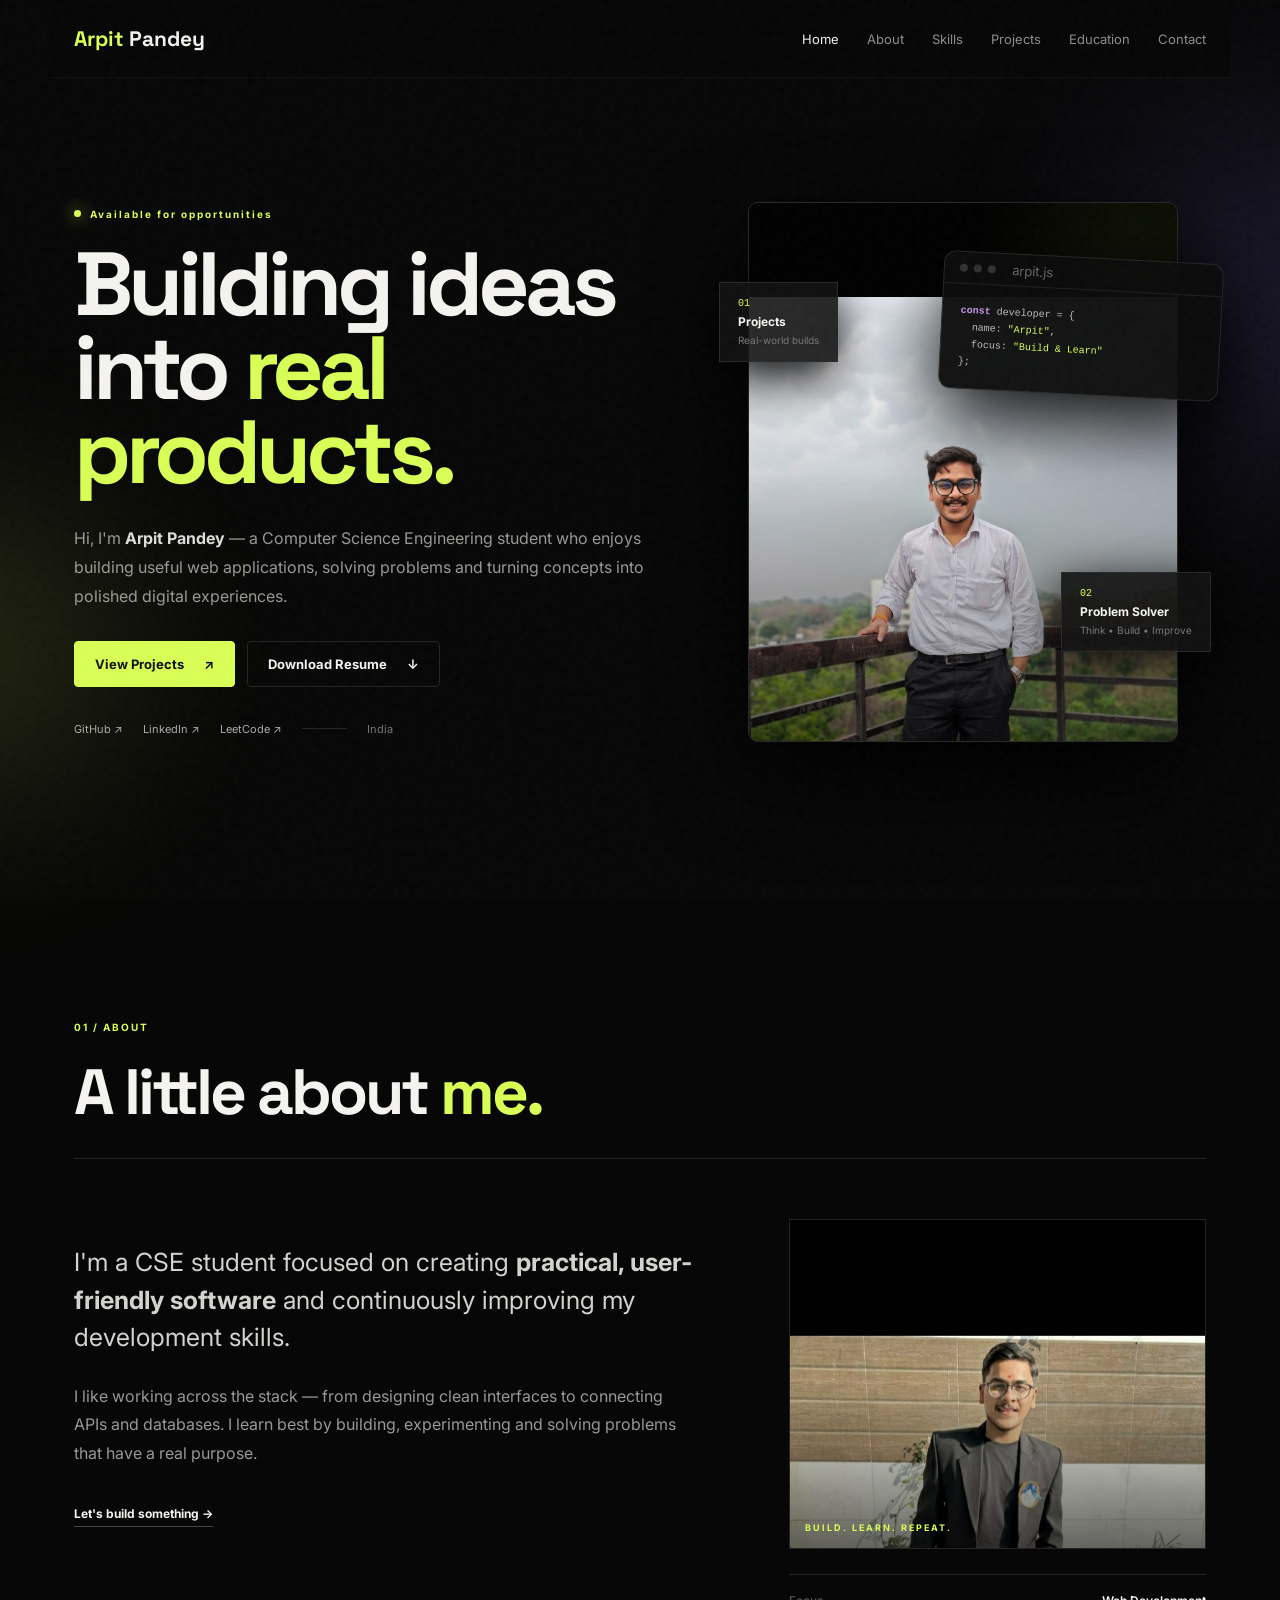
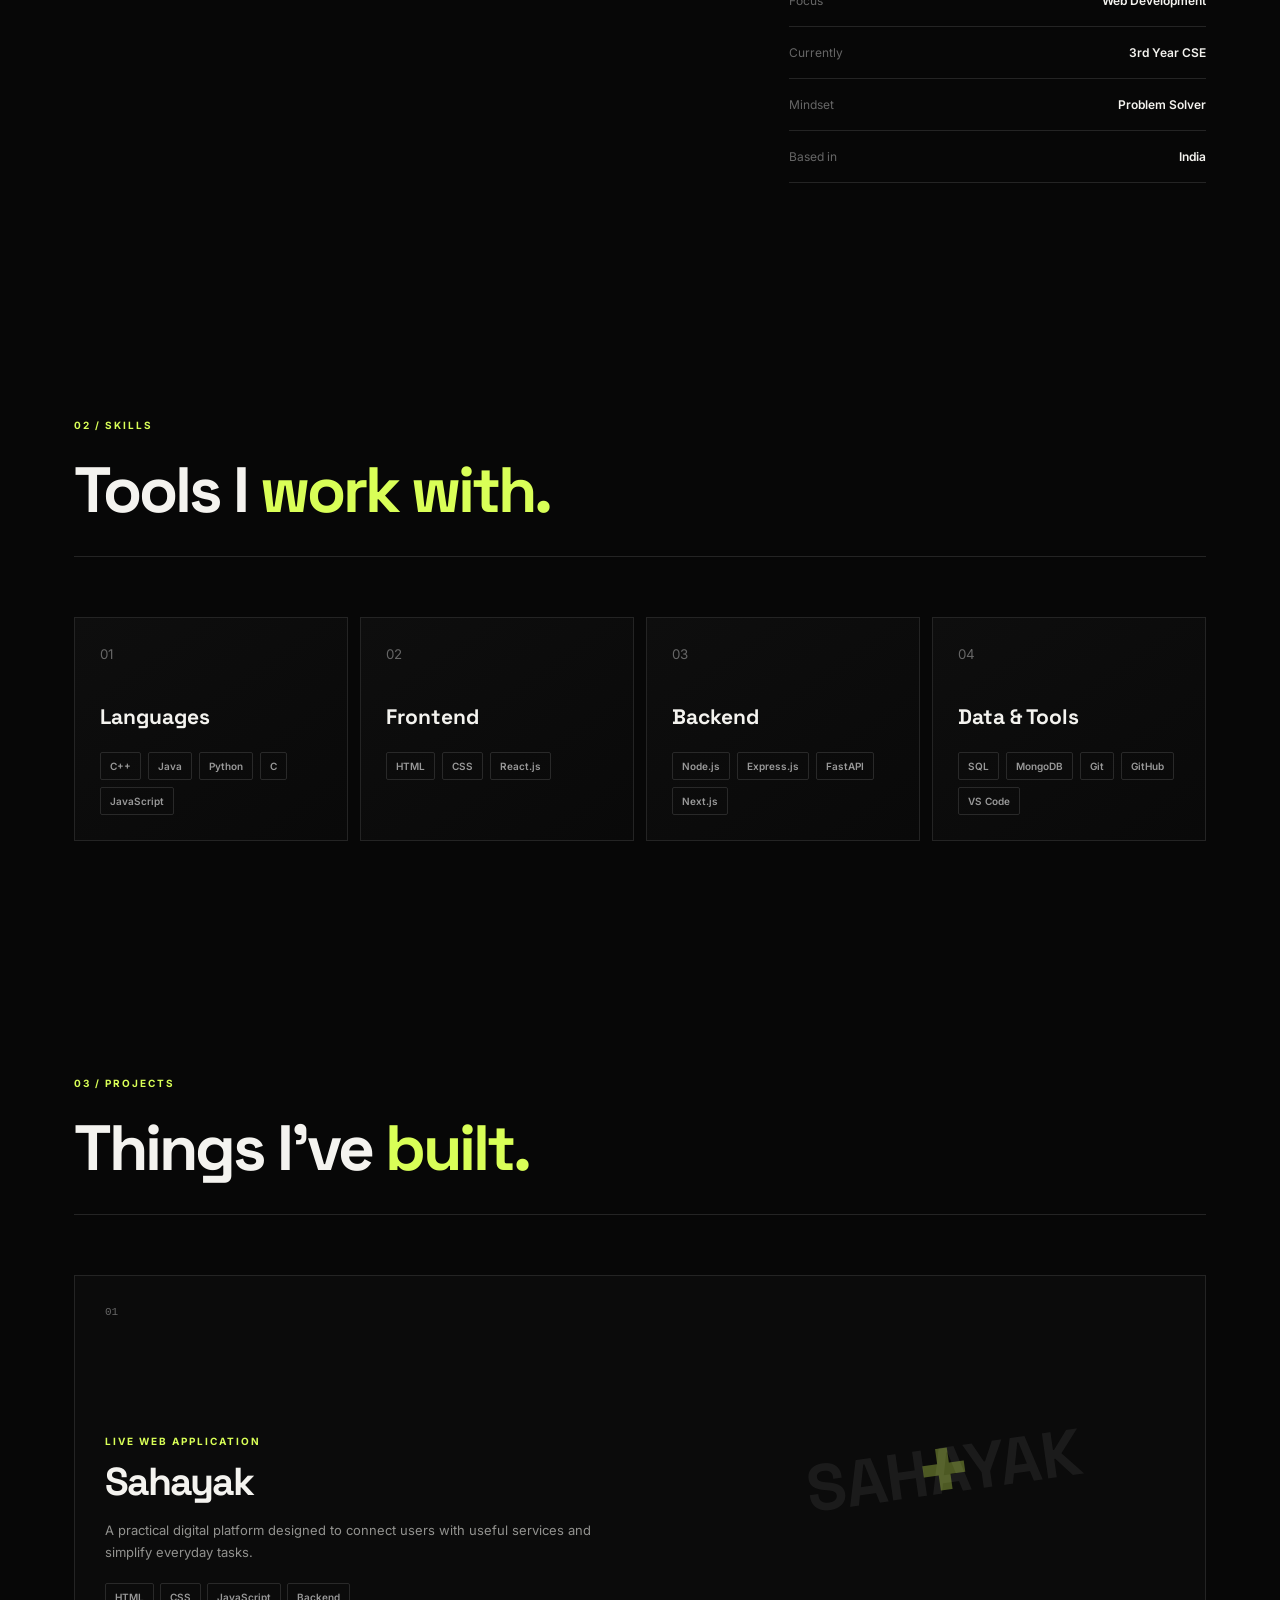
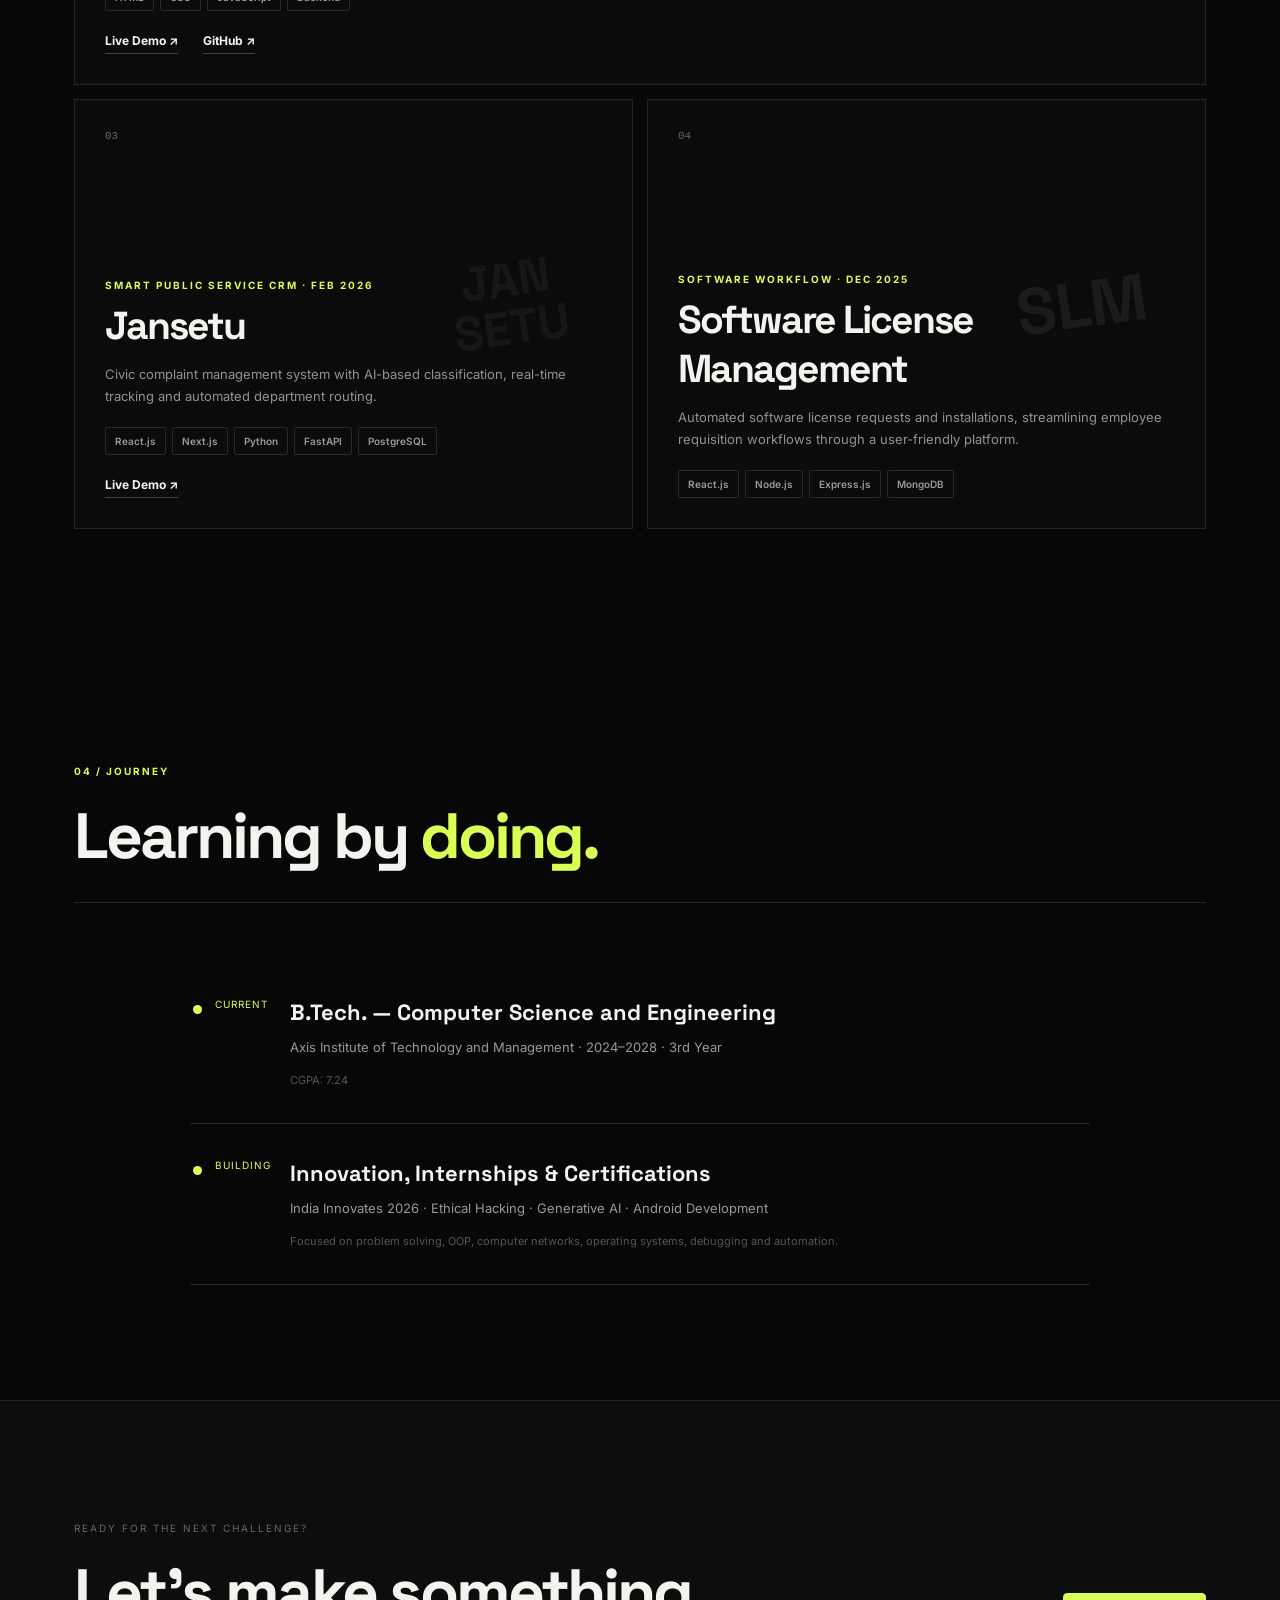
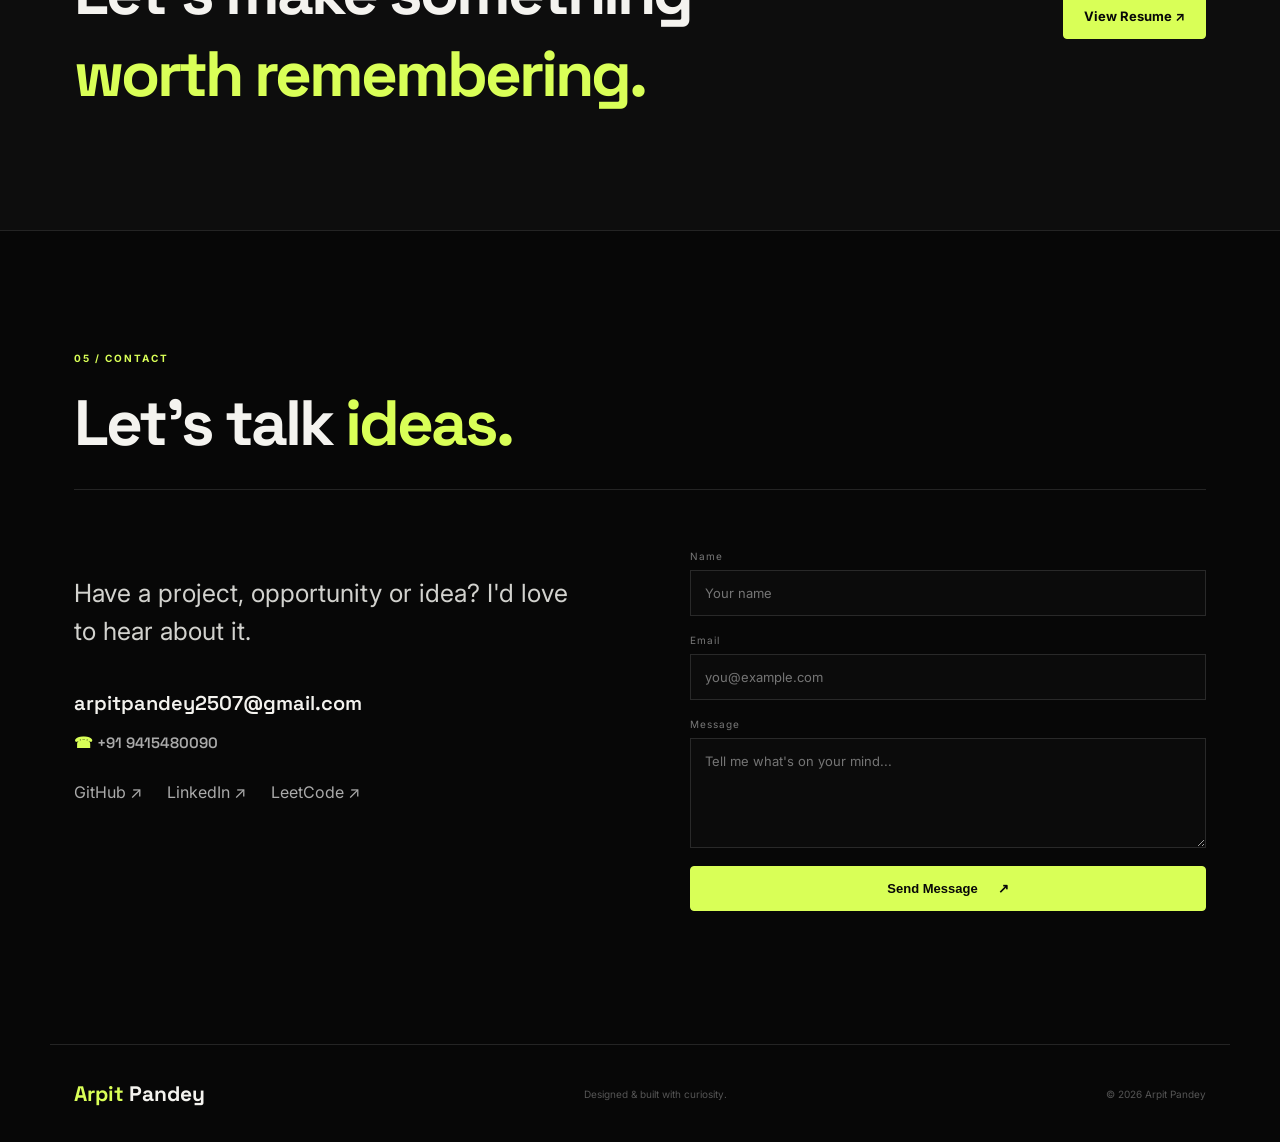
==== commit 60848e00: "Update index.html" ====
--- a/index.html
+++ b/index.html
@@ -175,7 +175,7 @@
     </section>
   </main>
 
-  <footer><a class="brand" href="#home"><span>A</span> Arpit<span>.</span></a><p>Designed & built with curiosity.</p><p>© <span id="year"></span> Arpit Pandey</p></footer>
+  <footer><a class="brand" href="#home"><span>Arpit</span> Pandey</a><p>Designed & built with curiosity.</p><p>© <span id="year"></span> Arpit Pandey</p></footer>
 
   <script src="script.js"></script>
 </body>
